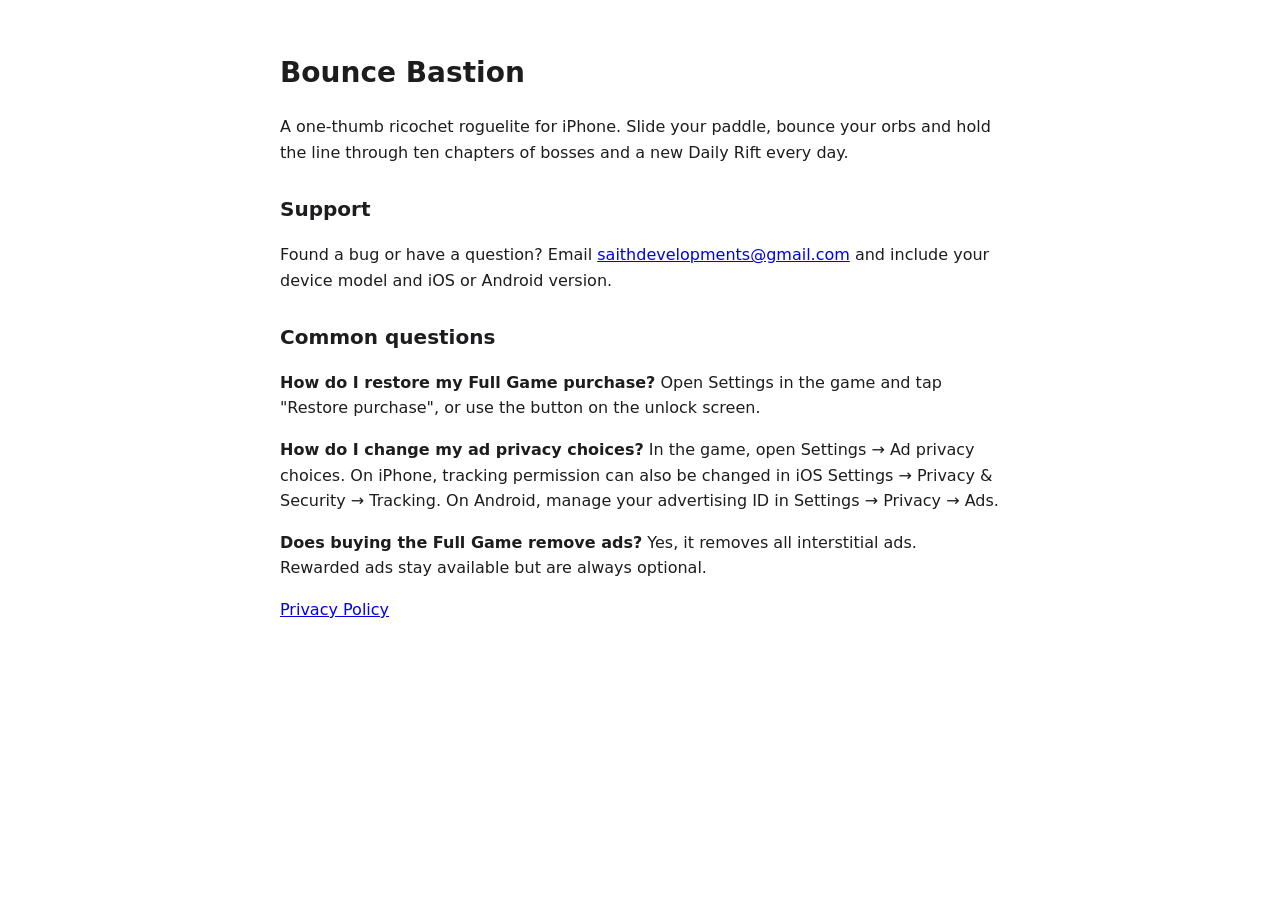
==== index.html @ 7e3fa94f "Cover the Android version: Google Play purchases and Android ad ID Co-Authored-By: Claude Opus 5.5 <" ====
<!doctype html>
<html lang="en">
<head>
<meta charset="utf-8">
<meta name="viewport" content="width=device-width, initial-scale=1">
<title>Bounce Bastion Support</title>
<style>
  body { font: 16px/1.6 -apple-system, system-ui, sans-serif; max-width: 720px; margin: 0 auto; padding: 32px 16px; color: #1d1d1f; background: #fff; }
  h1 { font-size: 28px; } h2 { font-size: 20px; margin-top: 28px; }
  @media (prefers-color-scheme: dark) { body { color: #f5f5f7; background: #0b0d1c; } a { color: #5af2ff; } }
</style>
</head>
<body>
<h1>Bounce Bastion</h1>
<p>A one-thumb ricochet roguelite for iPhone. Slide your paddle, bounce your orbs and hold the line through ten chapters of bosses and a new Daily Rift every day.</p>

<h2>Support</h2>
<p>Found a bug or have a question? Email <a href="mailto:saithdevelopments@gmail.com">saithdevelopments@gmail.com</a> and include your device model and iOS or Android version.</p>

<h2>Common questions</h2>
<p><strong>How do I restore my Full Game purchase?</strong> Open Settings in the game and tap "Restore purchase", or use the button on the unlock screen.</p>
<p><strong>How do I change my ad privacy choices?</strong> In the game, open Settings → Ad privacy choices. On iPhone, tracking permission can also be changed in iOS Settings → Privacy &amp; Security → Tracking. On Android, manage your advertising ID in Settings → Privacy → Ads.</p>
<p><strong>Does buying the Full Game remove ads?</strong> Yes, it removes all interstitial ads. Rewarded ads stay available but are always optional.</p>

<p><a href="privacy.html">Privacy Policy</a></p>
</body>
</html>
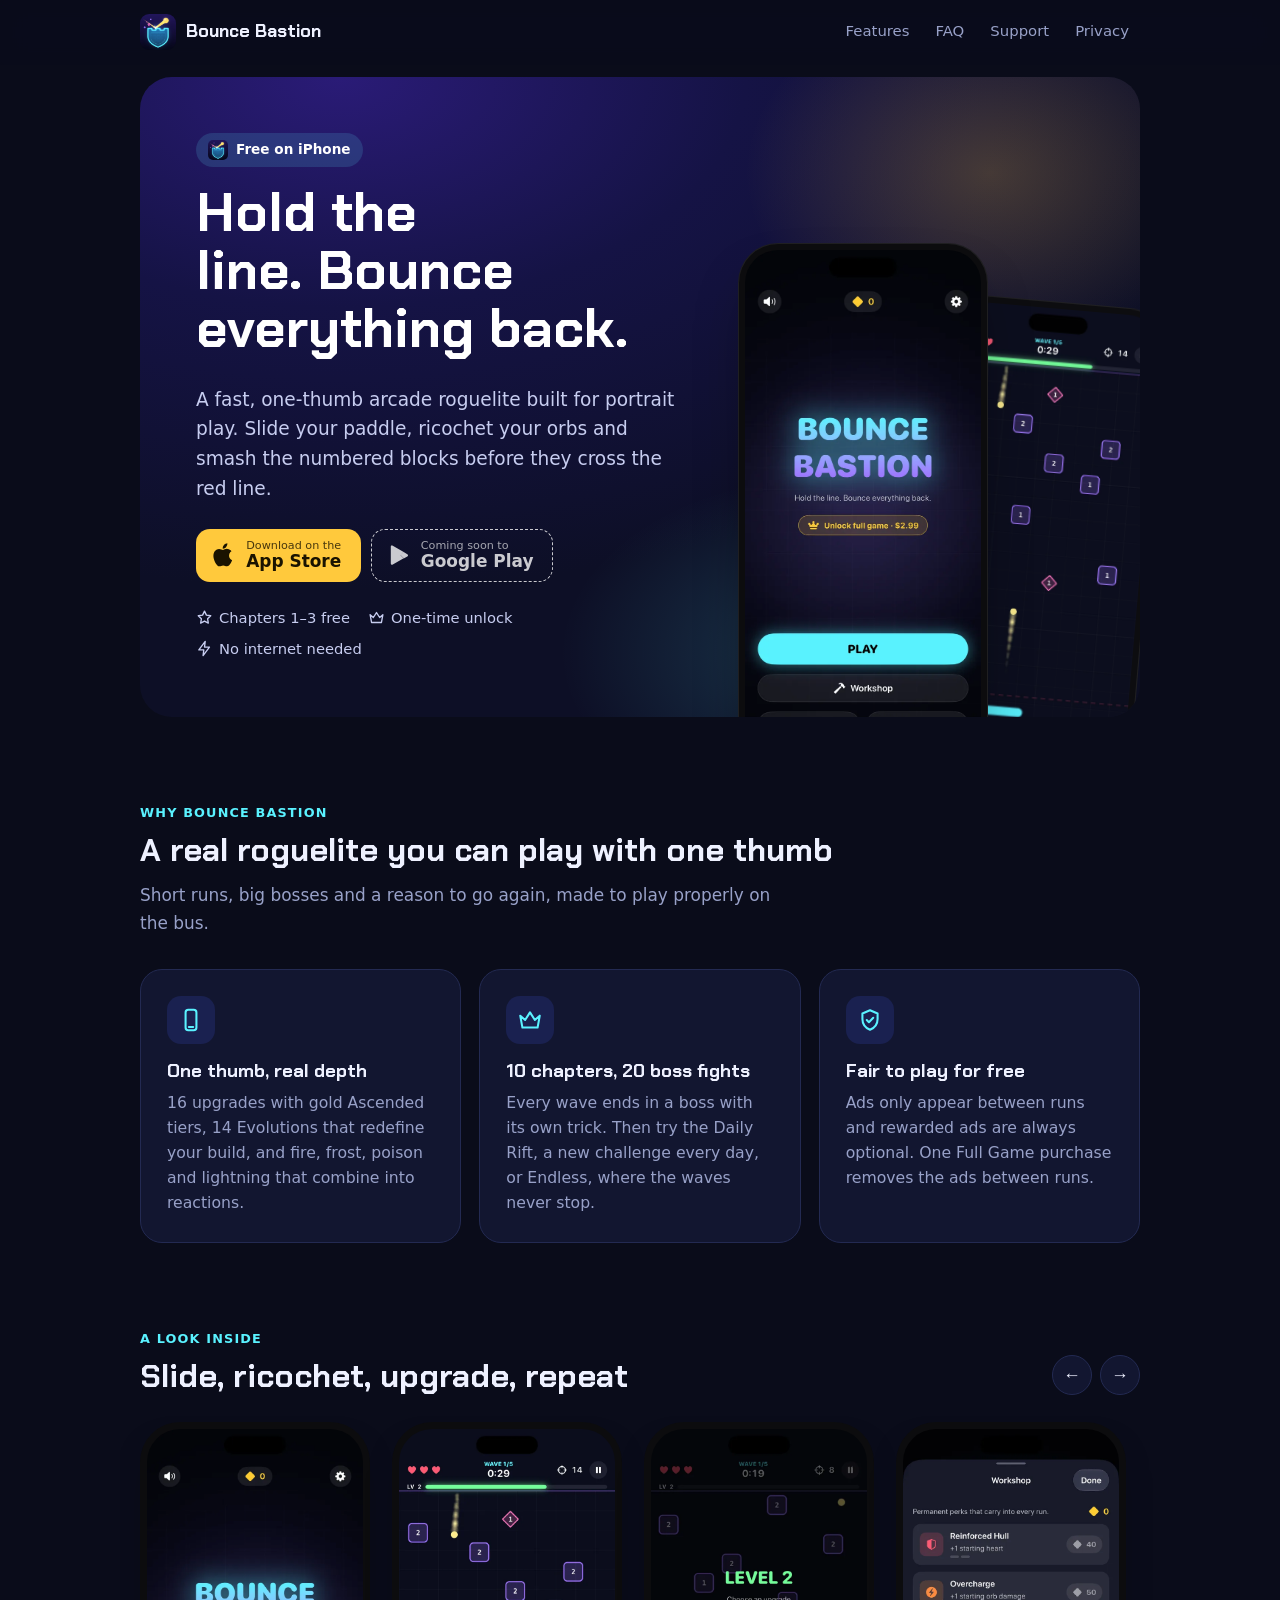
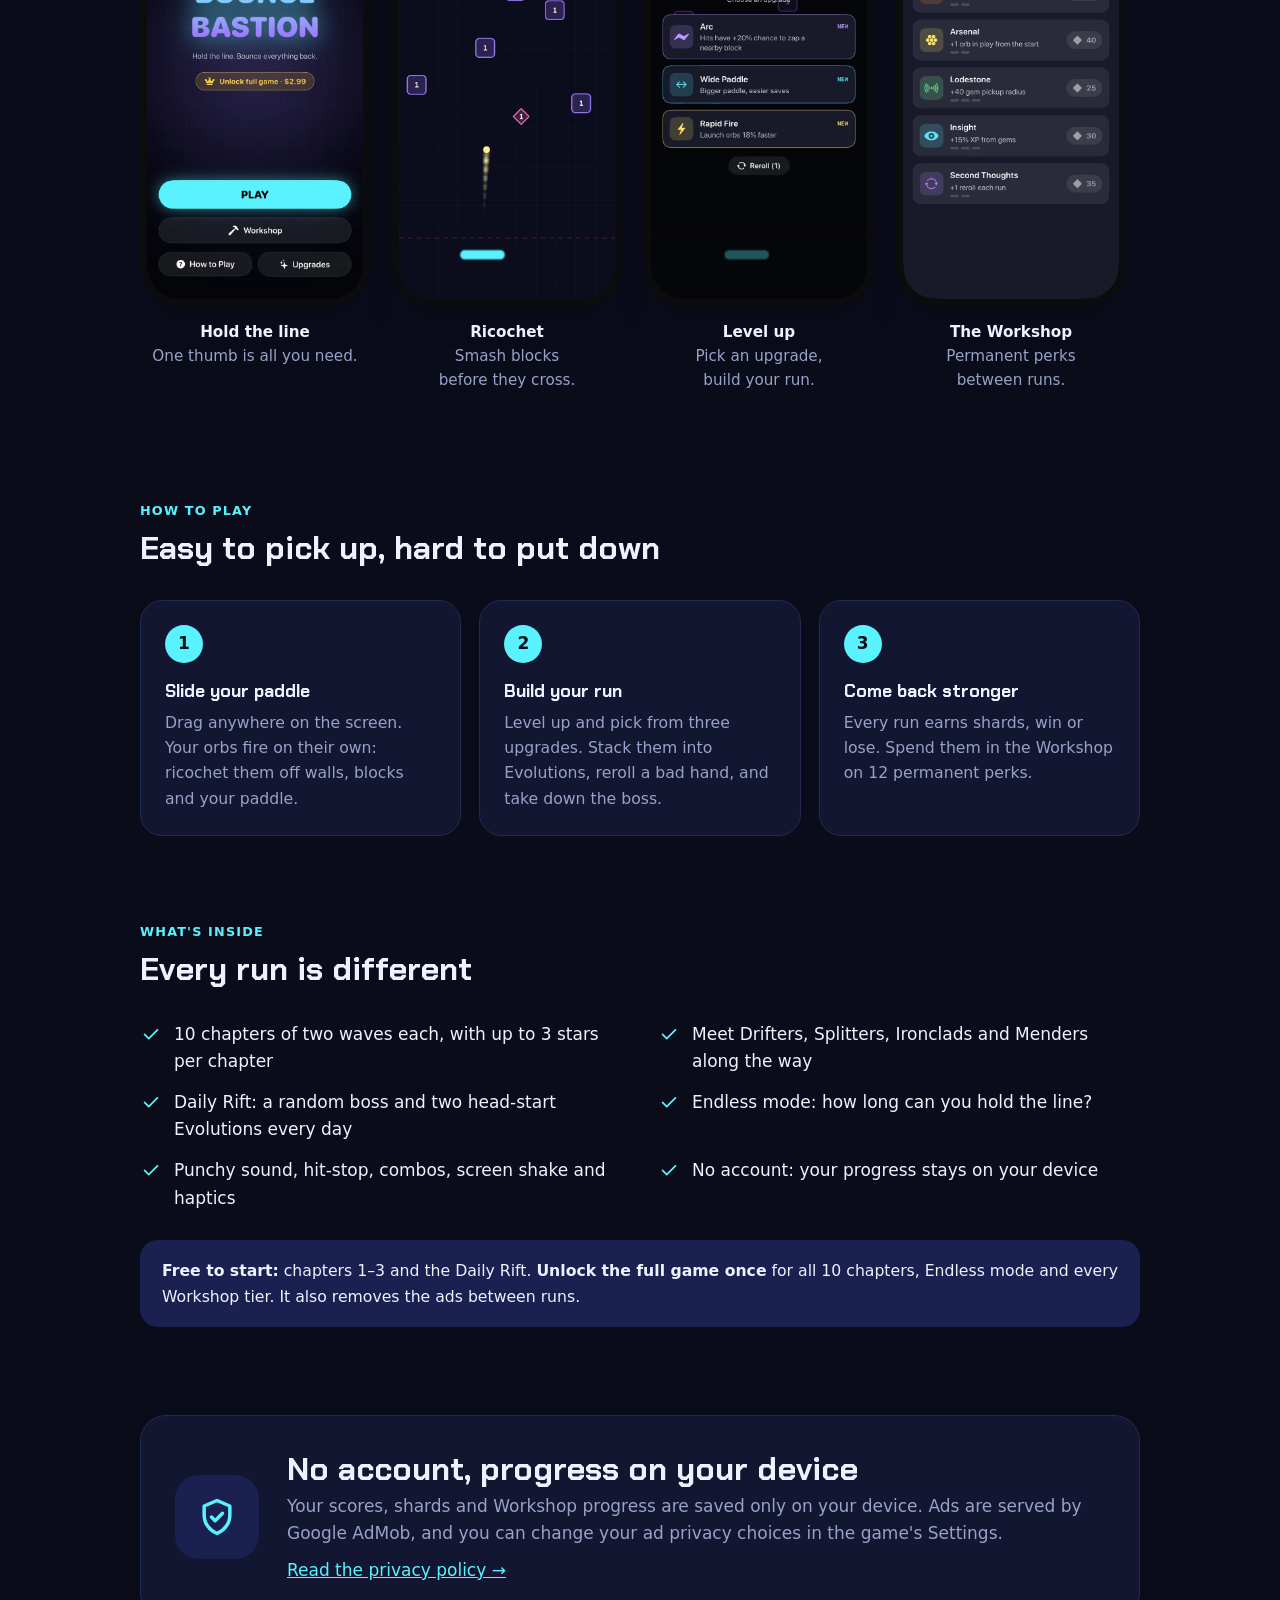
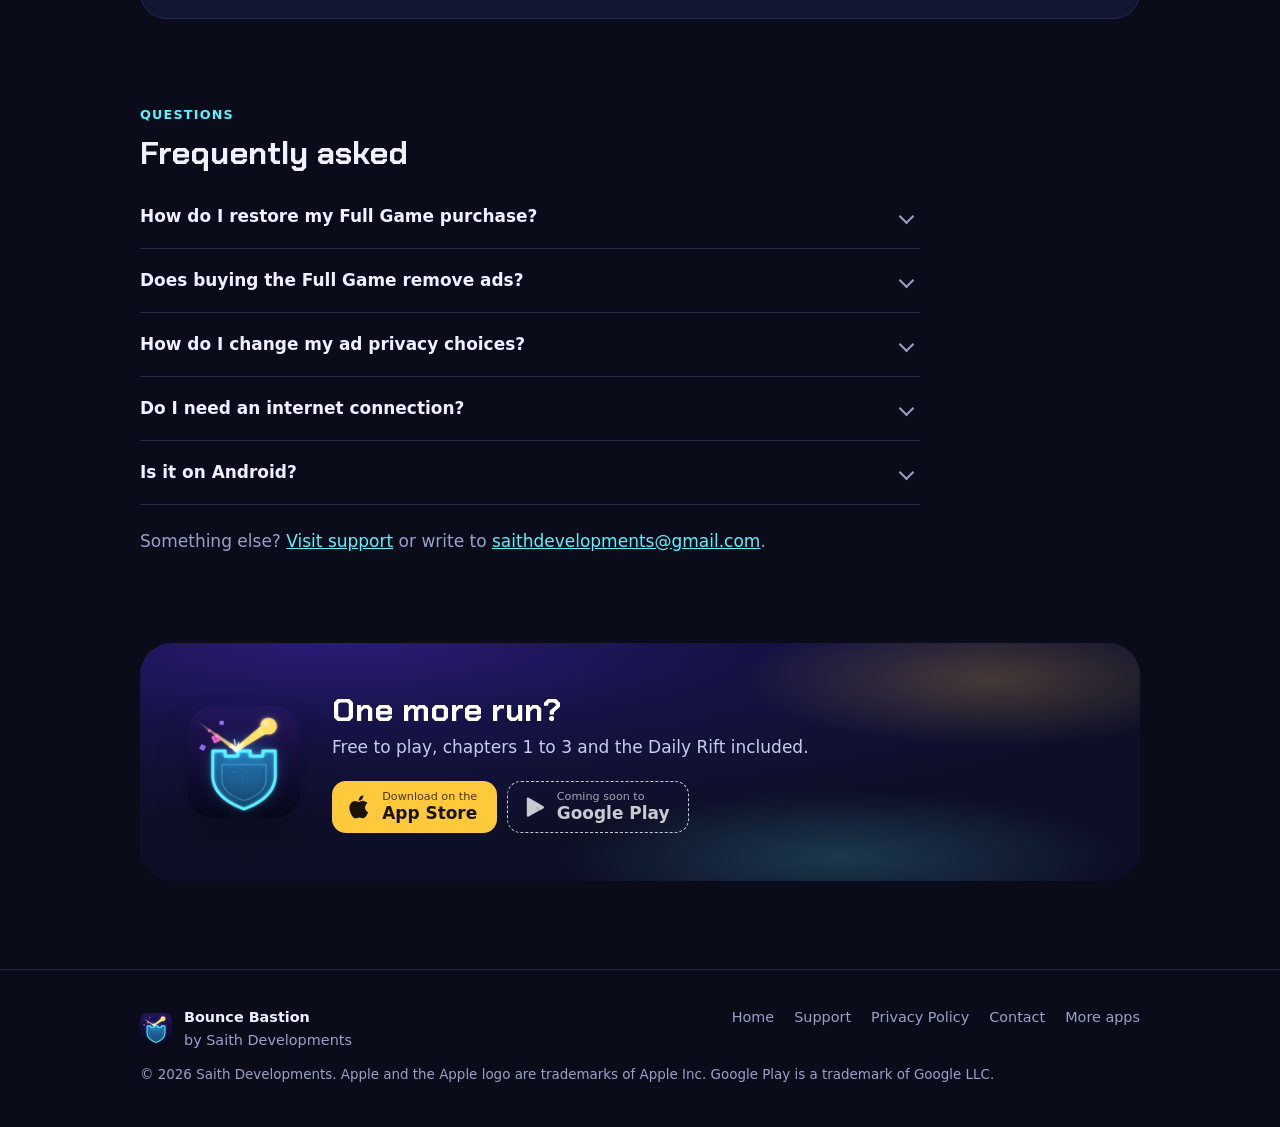
==== commit 62e34ee3: "Redesign the site in the Sitspark style: hero with screenshots, features, FAQ and support Co-Authore" ====
--- a/index.html
+++ b/index.html
@@ -1,27 +1,189 @@
 <!doctype html>
-<html lang="en">
-<head>
-<meta charset="utf-8">
-<meta name="viewport" content="width=device-width, initial-scale=1">
-<title>Bounce Bastion Support</title>
-<style>
-  body { font: 16px/1.6 -apple-system, system-ui, sans-serif; max-width: 720px; margin: 0 auto; padding: 32px 16px; color: #1d1d1f; background: #fff; }
-  h1 { font-size: 28px; } h2 { font-size: 20px; margin-top: 28px; }
-  @media (prefers-color-scheme: dark) { body { color: #f5f5f7; background: #0b0d1c; } a { color: #5af2ff; } }
-</style>
-</head>
-<body>
-<h1>Bounce Bastion</h1>
-<p>A one-thumb ricochet roguelite for iPhone. Slide your paddle, bounce your orbs and hold the line through ten chapters of bosses and a new Daily Rift every day.</p>
+<html lang="en"><head><meta charset="utf-8"><meta name="viewport" content="width=device-width,initial-scale=1">
+<title>Bounce Bastion: a one-thumb ricochet roguelite</title><meta name="description" content="Slide your paddle, ricochet your orbs and smash the blocks before they cross the line. 10 chapters, 20 boss fights, a Daily Rift and Endless. Free to start.">
+<link rel="canonical" href="https://saith96.github.io/bounce-bastion/"><link rel="icon" href="assets/favicon.png"><link rel="apple-touch-icon" href="assets/apple-touch-icon.png">
+<meta name="theme-color" content="#0a0c1a"><meta name="color-scheme" content="dark">
+<meta property="og:title" content="Bounce Bastion: a one-thumb ricochet roguelite"><meta property="og:description" content="Slide your paddle, ricochet your orbs and smash the blocks before they cross the line. 10 chapters, 20 boss fights, a Daily Rift and Endless. Free to start."><meta property="og:image" content="https://saith96.github.io/bounce-bastion/assets/og.jpg"><meta property="og:url" content="https://saith96.github.io/bounce-bastion/"><meta property="og:type" content="website"><meta name="twitter:card" content="summary_large_image">
+<meta name="apple-itunes-app" content="app-id=6831671997"><link rel="preconnect" href="https://fonts.googleapis.com"><link rel="preconnect" href="https://fonts.gstatic.com" crossorigin><link href="https://fonts.googleapis.com/css2?family=Chakra+Petch:wght@600;700&display=swap" rel="stylesheet">
+<style>:root{--font:-apple-system,BlinkMacSystemFont,"Segoe UI",Roboto,system-ui,sans-serif;--display:"Chakra Petch",-apple-system,BlinkMacSystemFont,"Segoe UI",Roboto,system-ui,sans-serif;--track:0;--on-brand:#06121a;--btn:#ffc93c;--btn-ink:#1a1300;--hero-chip:rgba(90,242,255,.14);--bg:#0a0c1a;--card:#121630;--ink:#eef1ff;--ink2:#d6dbf5;--muted:#98a1c8;--line:#232a52;--soft:#1a2150;--brand:#5af2ff;--link:#5af2ff;--hero:radial-gradient(90% 80% at 20% 0%,#2a1b77 0%,#151345 45%,#0d0f26 100%);--hero-ink:#ffffff;--hero-muted:#c7cdf0;--hero-glow:radial-gradient(35% 40% at 85% 15%,rgba(255,201,60,.22),transparent 70%),radial-gradient(40% 40% at 70% 90%,rgba(90,242,255,.18),transparent 70%)}
+*{box-sizing:border-box}html{-webkit-text-size-adjust:100%;scroll-behavior:smooth;scroll-padding-top:84px}
+body{margin:0;font:17px/1.6 var(--font);color:var(--ink);background:var(--bg);-webkit-font-smoothing:antialiased}
+img{max-width:100%}
+a{color:var(--link)}
+:focus-visible{outline:3px solid var(--link);outline-offset:3px;border-radius:6px}
+.skip{position:absolute;left:-9999px}.skip:focus{left:16px;top:12px;z-index:50;background:var(--card);padding:8px 14px;border-radius:10px}
+.wrap{max-width:1040px;margin:0 auto;padding:0 20px}
+h1,h2,h3{font-family:var(--display);text-wrap:balance;letter-spacing:var(--track)}
+h1{font-size:clamp(2.1rem,5.2vw,3.4rem);line-height:1.06;margin:0 0 .5em}
+h2{font-size:clamp(1.5rem,3vw,2rem);line-height:1.2;margin:0 0 .4em}
+.kicker{display:block;font:600 .8rem/1.2 var(--font);letter-spacing:.09em;text-transform:uppercase;color:var(--link);margin-bottom:.7rem}
+section.blk{margin:5.5rem 0}
+.sub{color:var(--muted);max-width:38em;margin:0 0 2rem;font-size:1.06rem}
 
-<h2>Support</h2>
-<p>Found a bug or have a question? Email <a href="mailto:saithdevelopments@gmail.com">saithdevelopments@gmail.com</a> and include your device model and iOS or Android version.</p>
+/* top bar */
+header.top{position:sticky;top:0;z-index:20;background:color-mix(in srgb,var(--bg) 82%,transparent);-webkit-backdrop-filter:saturate(1.6) blur(14px);backdrop-filter:saturate(1.6) blur(14px);border-bottom:1px solid transparent;transition:border-color .2s}
+header.top.scrolled{border-bottom-color:var(--line)}
+header.top .wrap{display:flex;align-items:center;gap:12px;height:64px}
+.brand{display:flex;align-items:center;gap:10px;font:700 1.12rem/1 var(--display);letter-spacing:var(--track);color:var(--ink);text-decoration:none;margin-right:auto}
+.brand img{width:36px;height:36px;border-radius:9px}
+header.top nav{display:flex;gap:4px}
+header.top nav a{color:var(--muted);text-decoration:none;font-size:.93rem;padding:7px 11px;border-radius:9px}
+header.top nav a:hover,header.top nav a[aria-current]{color:var(--ink);background:var(--soft)}
 
-<h2>Common questions</h2>
-<p><strong>How do I restore my Full Game purchase?</strong> Open Settings in the game and tap "Restore purchase", or use the button on the unlock screen.</p>
-<p><strong>How do I change my ad privacy choices?</strong> In the game, open Settings → Ad privacy choices. On iPhone, tracking permission can also be changed in iOS Settings → Privacy &amp; Security → Tracking. On Android, manage your advertising ID in Settings → Privacy → Ads.</p>
-<p><strong>Does buying the Full Game remove ads?</strong> Yes, it removes all interstitial ads. Rewarded ads stay available but are always optional.</p>
+/* hero */
+.hero{position:relative;background:var(--hero);border-radius:32px;color:var(--hero-ink);display:grid;grid-template-columns:1.05fr .95fr;gap:24px;padding:56px 0 0 56px;overflow:hidden;margin-top:12px;isolation:isolate}
+.hero:after{content:"";position:absolute;inset:0;background:var(--hero-glow,none);z-index:-1;pointer-events:none}
+.hero .txt{padding-bottom:56px;align-self:center}
+.hero .tag{display:inline-flex;align-items:center;gap:8px;font-size:.85rem;font-weight:600;background:var(--hero-chip);color:var(--hero-ink);padding:6px 12px;border-radius:999px;margin-bottom:1.1rem}
+.hero .tag img{width:20px;height:20px;border-radius:5px}
+.hero h1{color:var(--hero-ink)}
+.hero p.lead{font-size:1.16rem;color:var(--hero-muted);max-width:30em;margin:0 0 1.6rem;font-weight:500}
+.chips{display:flex;flex-wrap:wrap;gap:8px 18px;margin:1.5rem 0 0;padding:0;list-style:none;font-size:.92rem;color:var(--hero-muted);font-weight:500}
+.chips li{display:flex;align-items:center;gap:6px}.chips .ic{width:17px;height:17px}
+.phones{position:relative;height:500px;align-self:end}
+.phone{position:absolute;background:#0c0c0e;padding:7px;border-radius:40px;box-shadow:0 30px 60px -20px rgba(0,0,0,.45),0 0 0 1px rgba(255,255,255,.08) inset}
+.phone img{display:block;width:100%;height:auto;border-radius:33px}
+.phones .p1{width:250px;left:8%;top:26px;z-index:2}
+.phones .p2{width:220px;left:52%;top:84px;transform:rotate(5deg);opacity:.97}
+@media(prefers-reduced-motion:no-preference){.phones .p1{animation:rise .9s cubic-bezier(.2,.8,.2,1) both}.phones .p2{animation:rise2 1.1s .1s cubic-bezier(.2,.8,.2,1) both}
+@keyframes rise{from{transform:translateY(60px);opacity:0}}@keyframes rise2{from{transform:translateY(80px) rotate(5deg);opacity:0}}}
 
-<p><a href="privacy.html">Privacy Policy</a></p>
-</body>
-</html>
+/* store buttons */
+.ctas{display:flex;flex-wrap:wrap;gap:10px;align-items:center}
+.store{display:inline-flex;align-items:center;gap:10px;background:var(--btn);color:var(--btn-ink);padding:.62rem 1.15rem .62rem .95rem;border-radius:14px;text-decoration:none;line-height:1.1;border:1px solid transparent;transition:transform .15s,box-shadow .15s}
+.store svg{width:24px;height:24px;flex:none}
+.store small{display:block;font-size:.7rem;opacity:.8;font-weight:500}.store b{font-size:1.06rem;font-weight:650}
+a.store:hover{transform:translateY(-2px);box-shadow:0 10px 24px -10px rgba(0,0,0,.5)}
+.store.soon{background:transparent;color:inherit;border:1.5px dashed currentColor;opacity:.78;cursor:default}
+.hero .store.soon{color:var(--hero-ink)}
+
+/* cards */
+.grid{display:grid;grid-template-columns:repeat(3,1fr);gap:18px}
+.card{background:var(--card);border:1px solid var(--line);border-radius:22px;padding:26px}
+.card .badge{width:48px;height:48px;border-radius:14px;display:grid;place-items:center;background:var(--soft);color:var(--link);margin-bottom:16px}
+.card .badge .ic{width:26px;height:26px}
+.card h3{margin:0 0 .4rem;font-size:1.15rem;line-height:1.3}.card p{margin:0;color:var(--muted);font-size:.98rem}
+
+/* gallery */
+.gallery{display:flex;gap:22px;overflow-x:auto;scroll-snap-type:x mandatory;padding:6px 20px 22px;margin:0 -20px;scrollbar-width:thin;scrollbar-color:var(--line) transparent}
+.gallery figure{flex:none;width:230px;margin:0;scroll-snap-align:start}
+.gallery .phone{position:static;box-shadow:0 18px 40px -22px rgba(0,0,0,.5)}
+.gallery figcaption{margin-top:14px;font-size:.95rem;color:var(--muted);text-align:center;text-wrap:balance}
+.gallery figcaption b{display:block;color:var(--ink);font-weight:650}
+.gnav{display:flex;gap:8px;justify-content:flex-end;margin-top:-3.3rem;margin-bottom:1.3rem}
+.gnav button{width:40px;height:40px;border-radius:50%;border:1px solid var(--line);background:var(--card);color:var(--ink);cursor:pointer;font-size:1.1rem}
+.gnav button:hover{background:var(--soft)}
+
+/* steps */
+ol.steps{list-style:none;padding:0;margin:0;counter-reset:s;display:grid;grid-template-columns:repeat(3,1fr);gap:18px}
+ol.steps li{counter-increment:s;background:var(--card);border:1px solid var(--line);border-radius:22px;padding:24px;position:relative}
+ol.steps li:before{content:counter(s);width:38px;height:38px;border-radius:50%;background:var(--brand);color:var(--on-brand);font-weight:700;display:grid;place-items:center;margin-bottom:14px}
+ol.steps h3{font-size:1.1rem;margin:0 0 .35rem}ol.steps p{margin:0;color:var(--muted);font-size:.98rem}
+
+/* features */
+ul.feat{list-style:none;padding:0;margin:0;display:grid;grid-template-columns:1fr 1fr;gap:14px 36px}
+ul.feat li{display:flex;gap:12px;align-items:flex-start}
+ul.feat .ic{width:22px;height:22px;flex:none;color:var(--link);margin-top:2px}
+.plus{margin-top:1.8rem;background:var(--soft);border-radius:18px;padding:18px 22px;font-size:.98rem}
+.plus b{color:var(--ink)}
+
+/* privacy band */
+.band{background:var(--card);border:1px solid var(--line);border-radius:26px;padding:34px;display:flex;align-items:center;gap:28px}
+.band .big{width:84px;height:84px;border-radius:24px;display:grid;place-items:center;background:var(--soft);color:var(--link);flex:none}
+.band .big .ic{width:44px;height:44px}
+.band h2{margin:0 0 .3rem}.band p{margin:0 0 .6rem;color:var(--muted)}
+
+/* faq */
+.faq{max-width:780px}
+.faq details{border-bottom:1px solid var(--line)}
+.faq summary{cursor:pointer;list-style:none;padding:18px 40px 18px 0;font-weight:600;font-size:1.06rem;position:relative}
+.faq summary::-webkit-details-marker{display:none}
+.faq summary:after{content:"";position:absolute;right:8px;top:26px;width:9px;height:9px;border-right:2px solid var(--muted);border-bottom:2px solid var(--muted);transform:rotate(45deg);transition:transform .2s}
+.faq details[open] summary:after{transform:rotate(225deg);top:30px}
+.faq details p{margin:-4px 0 18px;color:var(--muted)}
+
+/* closing cta */
+.final{background:var(--hero);color:var(--hero-ink);border-radius:32px;padding:48px;display:flex;align-items:center;gap:32px;position:relative;overflow:hidden;isolation:isolate}
+.final:after{content:"";position:absolute;inset:0;background:var(--hero-glow,none);z-index:-1}
+.final img.app{width:112px;height:112px;border-radius:26px;flex:none;box-shadow:0 18px 40px -16px rgba(0,0,0,.5)}
+.final h2{color:var(--hero-ink);margin:0 0 .3rem}.final p{margin:0 0 1.2rem;color:var(--hero-muted);max-width:34em}
+
+/* documents */
+.doc{max-width:740px;margin:2.4rem auto 0}
+.doc h1{font-size:clamp(1.9rem,4.5vw,2.6rem)}
+.doc h2{font-size:1.35rem;margin:2.2rem 0 .6rem}.doc h3{font-size:1.1rem;margin:1.6rem 0 .4rem}
+.doc p,.doc li{color:var(--ink2)}.doc li{margin-bottom:.35rem}
+.doc section{margin:0}
+.doc .card{margin:1.2rem 0}
+.doc table{border-collapse:collapse;width:100%;margin:1rem 0;font-size:.95rem}.doc td,.doc th{border:1px solid var(--line);padding:8px 10px;text-align:left;vertical-align:top}
+.contact{display:flex;gap:16px;align-items:center;background:var(--card);border:1px solid var(--line);border-radius:20px;padding:20px 22px;margin:1.4rem 0 2rem}
+.contact .ic{width:30px;height:30px;color:var(--link);flex:none}.contact p{margin:0}
+
+/* footer */
+footer.site{margin:5rem 0 0;padding:2.2rem 0 2.6rem;border-top:1px solid var(--line);font-size:.9rem;color:var(--muted)}
+footer.site .wrap{display:flex;flex-wrap:wrap;gap:12px 28px;align-items:flex-start}
+footer.site .fb{margin-right:auto;display:flex;gap:12px;align-items:center}
+footer.site .fb img{width:32px;height:32px;border-radius:8px}
+footer.site .fb b{color:var(--ink);display:block}
+footer.site nav{display:flex;flex-wrap:wrap;gap:6px 20px}
+footer.site a{color:var(--muted);text-decoration:none}footer.site a:hover{color:var(--ink);text-decoration:underline}
+footer.site .legal{flex-basis:100%;margin:0;font-size:.84rem}
+
+@media(max-width:900px){
+ .hero{grid-template-columns:1fr;padding:40px 28px 0}
+ .hero .txt{padding-bottom:0}
+ .phones{height:400px;max-width:460px;width:100%;margin:0 auto}
+ .phones .p1{width:210px;left:6%}.phones .p2{width:186px;left:50%}
+ .grid,ol.steps{grid-template-columns:1fr}
+ ul.feat{grid-template-columns:1fr}
+}
+@media(max-width:620px){
+ .wrap{padding:0 16px}
+ header.top nav a.opt{display:none}
+ .hero{border-radius:26px;padding:32px 22px 0;margin-top:6px}
+ .phones{height:350px}.phones .p1{width:186px;left:2%}.phones .p2{width:164px;left:48%;top:70px}
+ section.blk{margin:4rem 0}
+ .band,.final{flex-direction:column;align-items:flex-start;padding:28px 24px}
+ .gallery{padding:6px 16px 22px;margin:0 -16px}.gallery figure{width:200px}
+ .gnav{display:none}
+ .final img.app{width:84px;height:84px;border-radius:20px}
+}
+@media(prefers-reduced-motion:reduce){html{scroll-behavior:auto}*{transition:none!important}}
+</style><script type="application/ld+json">{"@context": "https://schema.org", "@type": "VideoGame", "name": "Bounce Bastion", "operatingSystem": "iOS, Android", "applicationCategory": "GameApplication", "description": "Slide your paddle, ricochet your orbs and smash the blocks before they cross the line. 10 chapters, 20 boss fights, a Daily Rift and Endless. Free to start.", "url": "https://saith96.github.io/bounce-bastion/", "image": "https://saith96.github.io/bounce-bastion/assets/icon.png", "author": {"@type": "Organization", "name": "Saith Developments", "url": "https://saith96.github.io/apps/"}, "offers": {"@type": "Offer", "price": "0", "priceCurrency": "USD"}, "gamePlatform": ["iOS", "Android"], "installUrl": "https://apps.apple.com/app/id6831671997"}</script><script type="application/ld+json">{"@context": "https://schema.org", "@type": "FAQPage", "mainEntity": [{"@type": "Question", "name": "How do I restore my Full Game purchase?", "acceptedAnswer": {"@type": "Answer", "text": "Open Settings in the game and tap “Restore purchase”, or use the button on the unlock screen."}}, {"@type": "Question", "name": "Does buying the Full Game remove ads?", "acceptedAnswer": {"@type": "Answer", "text": "Yes, it removes all interstitial ads. Rewarded ads stay available but are always optional."}}, {"@type": "Question", "name": "How do I change my ad privacy choices?", "acceptedAnswer": {"@type": "Answer", "text": "In the game, open Settings → Ad privacy choices. On iPhone, tracking permission can also be changed in iOS Settings → Privacy & Security → Tracking. On Android, manage your advertising ID in Settings → Privacy → Ads."}}, {"@type": "Question", "name": "Do I need an internet connection?", "acceptedAnswer": {"@type": "Answer", "text": "No, you can play offline."}}, {"@type": "Question", "name": "Is it on Android?", "acceptedAnswer": {"@type": "Answer", "text": "Bounce Bastion for Android is coming to Google Play."}}]}</script>
+</head><body><a class="skip" href="#main">Skip to content</a>
+<header class="top"><div class="wrap"><a class="brand" href="index.html"><img src="assets/icon.png" alt="" width="36" height="36">Bounce Bastion</a><nav aria-label="Site"><a href="index.html#features" class="opt">Features</a><a href="index.html#faq" class="opt">FAQ</a><a href="support.html" class="">Support</a><a href="privacy.html" class="">Privacy</a></nav></div></header>
+<main id="main"><div class="wrap">
+<section class="hero">
+<div class="txt"><span class="tag"><img src="assets/icon.png" alt="" width="20" height="20">Free on iPhone</span>
+<h1>Hold the line. Bounce everything back.</h1><p class="lead">A fast, one-thumb arcade roguelite built for portrait play. Slide your paddle, ricochet your orbs and smash the numbered blocks before they cross the red line.</p>
+<div class="ctas"><a class="store" href="https://apps.apple.com/app/id6831671997?ct=site-hero&mt=8"><svg viewBox="0 0 24 24" aria-hidden="true"><path fill="currentColor" d="M17.05 12.54c-.03-2.9 2.37-4.3 2.48-4.37-1.35-1.98-3.46-2.25-4.2-2.28-1.79-.18-3.5 1.05-4.4 1.05-.92 0-2.31-1.03-3.8-1-1.95.03-3.76 1.14-4.76 2.88-2.04 3.53-.52 8.74 1.45 11.6.97 1.4 2.12 2.97 3.62 2.91 1.46-.06 2.01-.94 3.77-.94 1.75 0 2.25.94 3.79.91 1.57-.03 2.56-1.42 3.52-2.83 1.11-1.62 1.57-3.2 1.59-3.28-.03-.01-3.04-1.17-3.06-4.65zM14.16 4.02c.8-.97 1.34-2.31 1.19-3.65-1.15.05-2.55.77-3.38 1.73-.74.85-1.39 2.23-1.21 3.54 1.28.1 2.6-.65 3.4-1.62z"/></svg><span><small>Download on the</small><b>App Store</b></span></a><span class="store soon"><svg viewBox="0 0 24 24" aria-hidden="true"><path fill="currentColor" d="M4.2 2.6c-.3.3-.4.7-.4 1.2v16.4c0 .5.1.9.4 1.2l.1.1 9.2-9.2v-.2L4.3 2.5zM16.6 15.4l-3.1-3.1v-.2l3.1-3.1.1.1 3.6 2.1c1 .6 1 1.6 0 2.2l-3.6 2zM16.7 15.3 13.5 12.1l-9.3 9.3c.3.4.9.4 1.6.1l10.9-6.2M16.7 8.9 5.8 2.7c-.7-.4-1.3-.3-1.6.1l9.3 9.3z"/></svg><span><small>Coming soon to</small><b>Google Play</b></span></span></div>
+<ul class="chips"><li><svg class="ic" viewBox="0 0 24 24" fill="none" stroke="currentColor" stroke-width="1.9" stroke-linecap="round" stroke-linejoin="round" aria-hidden="true"><path d="m12 3 2.7 5.6 6.1.9-4.4 4.3 1 6.1L12 17l-5.4 2.9 1-6.1L3.2 9.5l6.1-.9z"/></svg>Chapters 1–3 free</li><li><svg class="ic" viewBox="0 0 24 24" fill="none" stroke="currentColor" stroke-width="1.9" stroke-linecap="round" stroke-linejoin="round" aria-hidden="true"><path d="m3 8 4.5 4L12 5l4.5 7L21 8l-2 11H5z"/></svg>One-time unlock</li><li><svg class="ic" viewBox="0 0 24 24" fill="none" stroke="currentColor" stroke-width="1.9" stroke-linecap="round" stroke-linejoin="round" aria-hidden="true"><path d="M13 2 4 14h7l-1 8 9-12h-7z"/></svg>No internet needed</li></ul></div>
+<div class="phones" aria-hidden="false"><div class="phone p1"><img src="assets/menu.webp" alt="Bounce Bastion title screen" width="640" height="1391" decoding="async"></div><div class="phone p2"><img src="assets/play.webp" alt="Gameplay with orbs and numbered blocks" width="640" height="1391" decoding="async"></div></div>
+</section>
+
+<section class="blk" id="why"><span class="kicker">Why Bounce Bastion</span><h2>A real roguelite you can play with one thumb</h2><p class="sub">Short runs, big bosses and a reason to go again, made to play properly on the bus.</p><div class="grid"><div class="card"><div class="badge"><svg class="ic" viewBox="0 0 24 24" fill="none" stroke="currentColor" stroke-width="1.9" stroke-linecap="round" stroke-linejoin="round" aria-hidden="true"><rect x="7" y="2.5" width="10" height="19" rx="2.5"/><path d="M10 18.5h4"/></svg></div><h3>One thumb, real depth</h3><p>16 upgrades with gold Ascended tiers, 14 Evolutions that redefine your build, and fire, frost, poison and lightning that combine into reactions.</p></div><div class="card"><div class="badge"><svg class="ic" viewBox="0 0 24 24" fill="none" stroke="currentColor" stroke-width="1.9" stroke-linecap="round" stroke-linejoin="round" aria-hidden="true"><path d="m3 8 4.5 4L12 5l4.5 7L21 8l-2 11H5z"/></svg></div><h3>10 chapters, 20 boss fights</h3><p>Every wave ends in a boss with its own trick. Then try the Daily Rift, a new challenge every day, or Endless, where the waves never stop.</p></div><div class="card"><div class="badge"><svg class="ic" viewBox="0 0 24 24" fill="none" stroke="currentColor" stroke-width="1.9" stroke-linecap="round" stroke-linejoin="round" aria-hidden="true"><path d="M12 3 5 6v5c0 4.5 3 8.3 7 10 4-1.7 7-5.5 7-10V6z"/><path d="m9 12 2 2 4-4"/></svg></div><h3>Fair to play for free</h3><p>Ads only appear between runs and rewarded ads are always optional. One Full Game purchase removes the ads between runs.</p></div></div></section>
+
+<section class="blk" id="screens"><span class="kicker">A look inside</span><h2>Slide, ricochet, upgrade, repeat</h2>
+<div class="gnav"><button type="button" data-d="0" aria-label="Previous screens">&larr;</button><button type="button" data-d="1" aria-label="Next screens">&rarr;</button></div>
+<div class="gallery" tabindex="0" aria-label="Screens"><figure><div class="phone "><img src="assets/menu.webp" alt="Bounce Bastion title screen" width="640" height="1391" loading="lazy" decoding="async"></div><figcaption><b>Hold the line</b>One thumb is all you need.</figcaption></figure><figure><div class="phone "><img src="assets/play.webp" alt="Gameplay with orbs and numbered blocks" width="640" height="1391" loading="lazy" decoding="async"></div><figcaption><b>Ricochet</b>Smash blocks before they cross.</figcaption></figure><figure><div class="phone "><img src="assets/upgrades.webp" alt="Choosing an upgrade at level 2" width="640" height="1391" loading="lazy" decoding="async"></div><figcaption><b>Level up</b>Pick an upgrade, build your run.</figcaption></figure><figure><div class="phone "><img src="assets/workshop.webp" alt="Workshop with permanent perks" width="640" height="1391" loading="lazy" decoding="async"></div><figcaption><b>The Workshop</b>Permanent perks between runs.</figcaption></figure></div></section>
+
+<section class="blk" id="how"><span class="kicker">How to play</span><h2>Easy to pick up, hard to put down</h2><p class="sub"></p><ol class="steps"><li><h3>Slide your paddle</h3><p>Drag anywhere on the screen. Your orbs fire on their own: ricochet them off walls, blocks and your paddle.</p></li><li><h3>Build your run</h3><p>Level up and pick from three upgrades. Stack them into Evolutions, reroll a bad hand, and take down the boss.</p></li><li><h3>Come back stronger</h3><p>Every run earns shards, win or lose. Spend them in the Workshop on 12 permanent perks.</p></li></ol></section>
+
+<section class="blk" id="features"><span class="kicker">What's inside</span><h2>Every run is different</h2><p class="sub"></p><ul class="feat"><li><svg class="ic" viewBox="0 0 24 24" fill="none" stroke="currentColor" stroke-width="1.9" stroke-linecap="round" stroke-linejoin="round" aria-hidden="true"><path d="m5 12.5 4.5 4.5L19 7.5"/></svg><span>10 chapters of two waves each, with up to 3 stars per chapter</span></li><li><svg class="ic" viewBox="0 0 24 24" fill="none" stroke="currentColor" stroke-width="1.9" stroke-linecap="round" stroke-linejoin="round" aria-hidden="true"><path d="m5 12.5 4.5 4.5L19 7.5"/></svg><span>Meet Drifters, Splitters, Ironclads and Menders along the way</span></li><li><svg class="ic" viewBox="0 0 24 24" fill="none" stroke="currentColor" stroke-width="1.9" stroke-linecap="round" stroke-linejoin="round" aria-hidden="true"><path d="m5 12.5 4.5 4.5L19 7.5"/></svg><span>Daily Rift: a random boss and two head-start Evolutions every day</span></li><li><svg class="ic" viewBox="0 0 24 24" fill="none" stroke="currentColor" stroke-width="1.9" stroke-linecap="round" stroke-linejoin="round" aria-hidden="true"><path d="m5 12.5 4.5 4.5L19 7.5"/></svg><span>Endless mode: how long can you hold the line?</span></li><li><svg class="ic" viewBox="0 0 24 24" fill="none" stroke="currentColor" stroke-width="1.9" stroke-linecap="round" stroke-linejoin="round" aria-hidden="true"><path d="m5 12.5 4.5 4.5L19 7.5"/></svg><span>Punchy sound, hit-stop, combos, screen shake and haptics</span></li><li><svg class="ic" viewBox="0 0 24 24" fill="none" stroke="currentColor" stroke-width="1.9" stroke-linecap="round" stroke-linejoin="round" aria-hidden="true"><path d="m5 12.5 4.5 4.5L19 7.5"/></svg><span>No account: your progress stays on your device</span></li></ul><p class="plus"><b>Free to start:</b> chapters 1–3 and the Daily Rift. <b>Unlock the full game once</b> for all 10 chapters, Endless mode and every Workshop tier. It also removes the ads between runs.</p></section>
+
+<section class="blk"><div class="band"><div class="big"><svg class="ic" viewBox="0 0 24 24" fill="none" stroke="currentColor" stroke-width="1.9" stroke-linecap="round" stroke-linejoin="round" aria-hidden="true"><path d="M12 3 5 6v5c0 4.5 3 8.3 7 10 4-1.7 7-5.5 7-10V6z"/><path d="m9 12 2 2 4-4"/></svg></div><div><h2>No account, progress on your device</h2><p>Your scores, shards and Workshop progress are saved only on your device. Ads are served by Google AdMob, and you can change your ad privacy choices in the game's Settings.</p><a href="privacy.html">Read the privacy policy &rarr;</a></div></div></section>
+
+<section class="blk faq" id="faq"><span class="kicker">Questions</span><h2>Frequently asked</h2><details><summary>How do I restore my Full Game purchase?</summary><p>Open Settings in the game and tap &ldquo;Restore purchase&rdquo;, or use the button on the unlock screen.</p></details><details><summary>Does buying the Full Game remove ads?</summary><p>Yes, it removes all interstitial ads. Rewarded ads stay available but are always optional.</p></details><details><summary>How do I change my ad privacy choices?</summary><p>In the game, open Settings &rarr; Ad privacy choices. On iPhone, tracking permission can also be changed in iOS Settings &rarr; Privacy &amp; Security &rarr; Tracking. On Android, manage your advertising ID in Settings &rarr; Privacy &rarr; Ads.</p></details><details><summary>Do I need an internet connection?</summary><p>No, you can play offline.</p></details><details><summary>Is it on Android?</summary><p>Bounce Bastion for Android is coming to Google Play.</p></details>
+<p style="margin-top:1.4rem;color:var(--muted)">Something else? <a href="support.html">Visit support</a> or write to <a href="mailto:saithdevelopments@gmail.com?subject=Bounce Bastion">saithdevelopments@gmail.com</a>.</p></section>
+
+<section class="blk"><div class="final"><img class="app" src="assets/icon.png" alt="Bounce Bastion app icon" width="112" height="112" loading="lazy"><div><h2>One more run?</h2><p>Free to play, chapters 1 to 3 and the Daily Rift included.</p><div class="ctas"><a class="store" href="https://apps.apple.com/app/id6831671997?ct=site-foot&mt=8"><svg viewBox="0 0 24 24" aria-hidden="true"><path fill="currentColor" d="M17.05 12.54c-.03-2.9 2.37-4.3 2.48-4.37-1.35-1.98-3.46-2.25-4.2-2.28-1.79-.18-3.5 1.05-4.4 1.05-.92 0-2.31-1.03-3.8-1-1.95.03-3.76 1.14-4.76 2.88-2.04 3.53-.52 8.74 1.45 11.6.97 1.4 2.12 2.97 3.62 2.91 1.46-.06 2.01-.94 3.77-.94 1.75 0 2.25.94 3.79.91 1.57-.03 2.56-1.42 3.52-2.83 1.11-1.62 1.57-3.2 1.59-3.28-.03-.01-3.04-1.17-3.06-4.65zM14.16 4.02c.8-.97 1.34-2.31 1.19-3.65-1.15.05-2.55.77-3.38 1.73-.74.85-1.39 2.23-1.21 3.54 1.28.1 2.6-.65 3.4-1.62z"/></svg><span><small>Download on the</small><b>App Store</b></span></a><span class="store soon"><svg viewBox="0 0 24 24" aria-hidden="true"><path fill="currentColor" d="M4.2 2.6c-.3.3-.4.7-.4 1.2v16.4c0 .5.1.9.4 1.2l.1.1 9.2-9.2v-.2L4.3 2.5zM16.6 15.4l-3.1-3.1v-.2l3.1-3.1.1.1 3.6 2.1c1 .6 1 1.6 0 2.2l-3.6 2zM16.7 15.3 13.5 12.1l-9.3 9.3c.3.4.9.4 1.6.1l10.9-6.2M16.7 8.9 5.8 2.7c-.7-.4-1.3-.3-1.6.1l9.3 9.3z"/></svg><span><small>Coming soon to</small><b>Google Play</b></span></span></div></div></div></section>
+</div></main>
+<footer class="site"><div class="wrap">
+<div class="fb"><img src="assets/icon.png" alt="" width="32" height="32" loading="lazy"><span><b>Bounce Bastion</b>by Saith Developments</span></div>
+<nav aria-label="Footer"><a href="index.html">Home</a><a href="support.html">Support</a><a href="privacy.html">Privacy Policy</a><a href="mailto:saithdevelopments@gmail.com">Contact</a><a href="https://saith96.github.io/apps/">More apps</a></nav>
+<p class="legal">&copy; 2026 Saith Developments. Apple and the Apple logo are trademarks of Apple Inc. Google Play is a trademark of Google LLC.</p>
+</div></footer><script>
+(function(){var h=document.querySelector('header.top');function f(){h.classList.toggle('scrolled',scrollY>8)}addEventListener('scroll',f,{passive:true});f();
+var g=document.querySelector('.gallery');document.querySelectorAll('.gnav button').forEach(function(b){b.addEventListener('click',function(){g.scrollBy({left:(b.dataset.d=='1'?1:-1)*(g.clientWidth*.8),behavior:'smooth'})})})})();
+</script>
+</body></html>
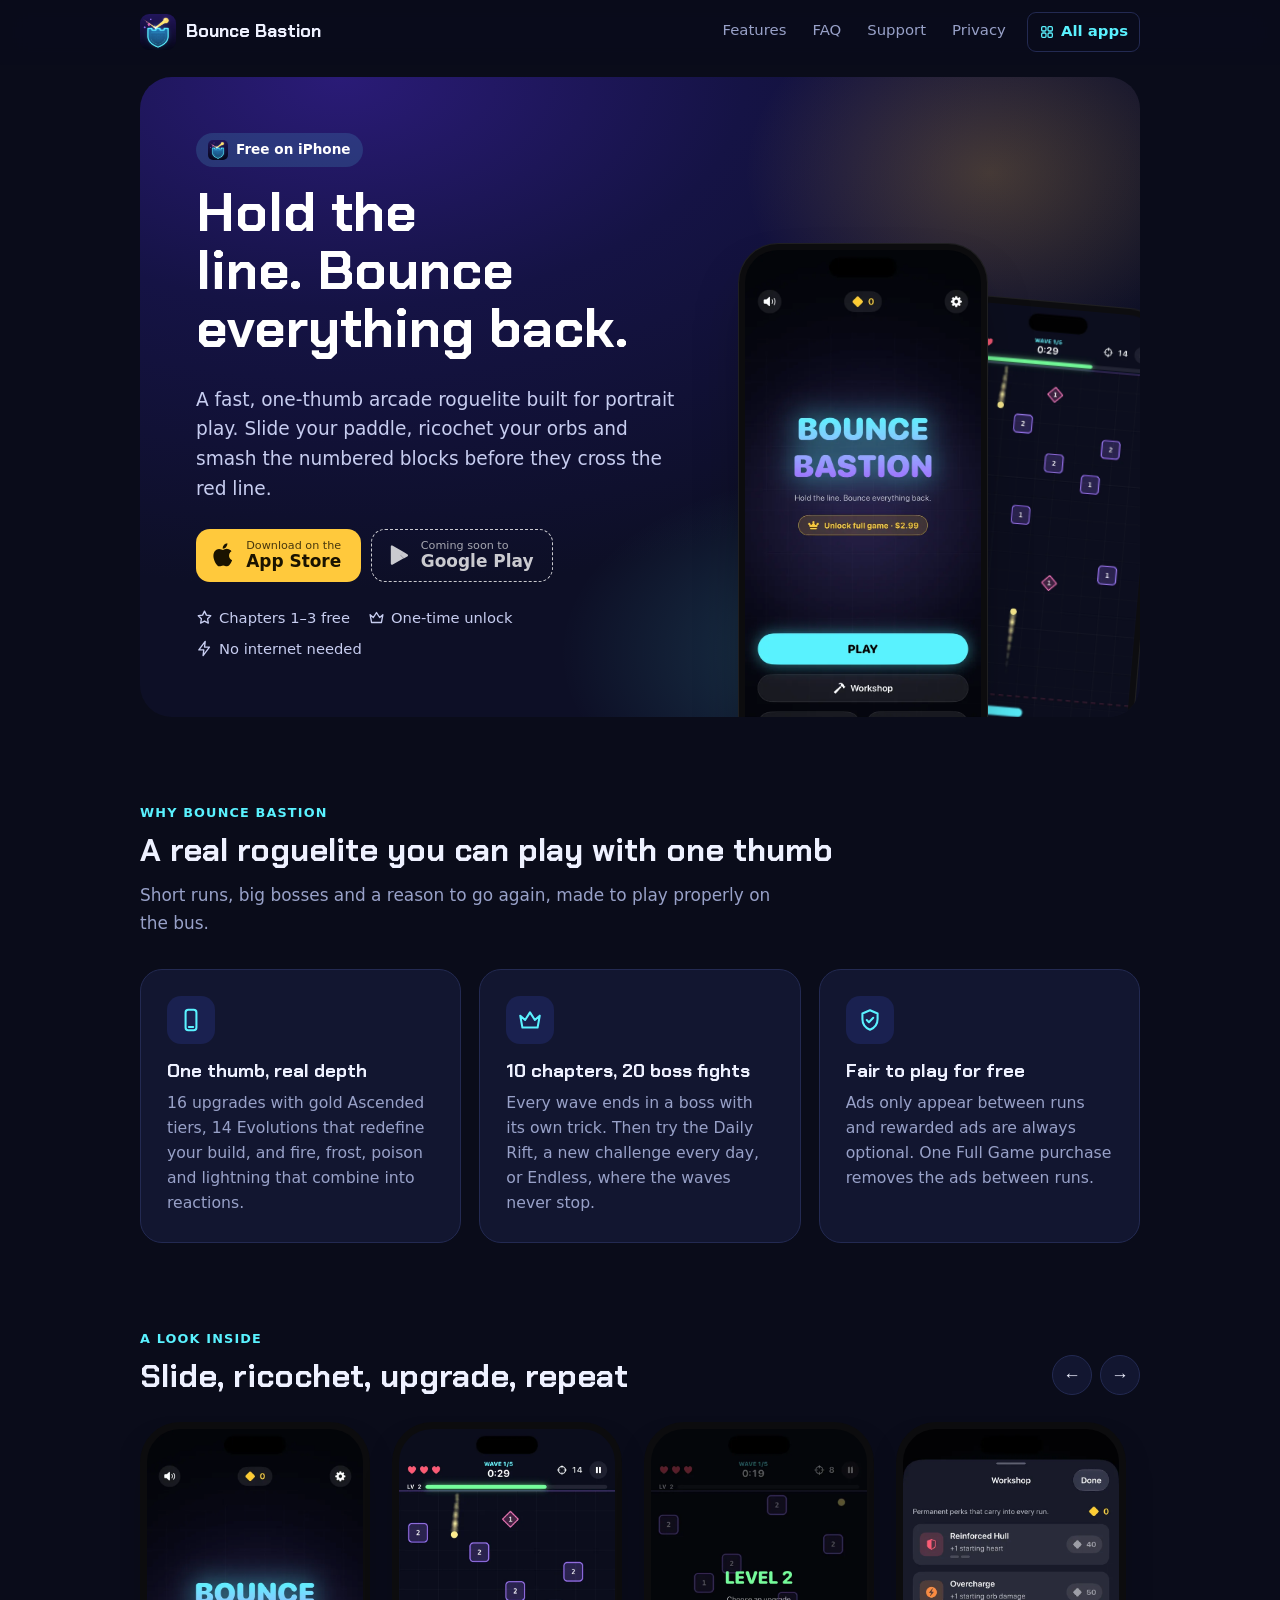
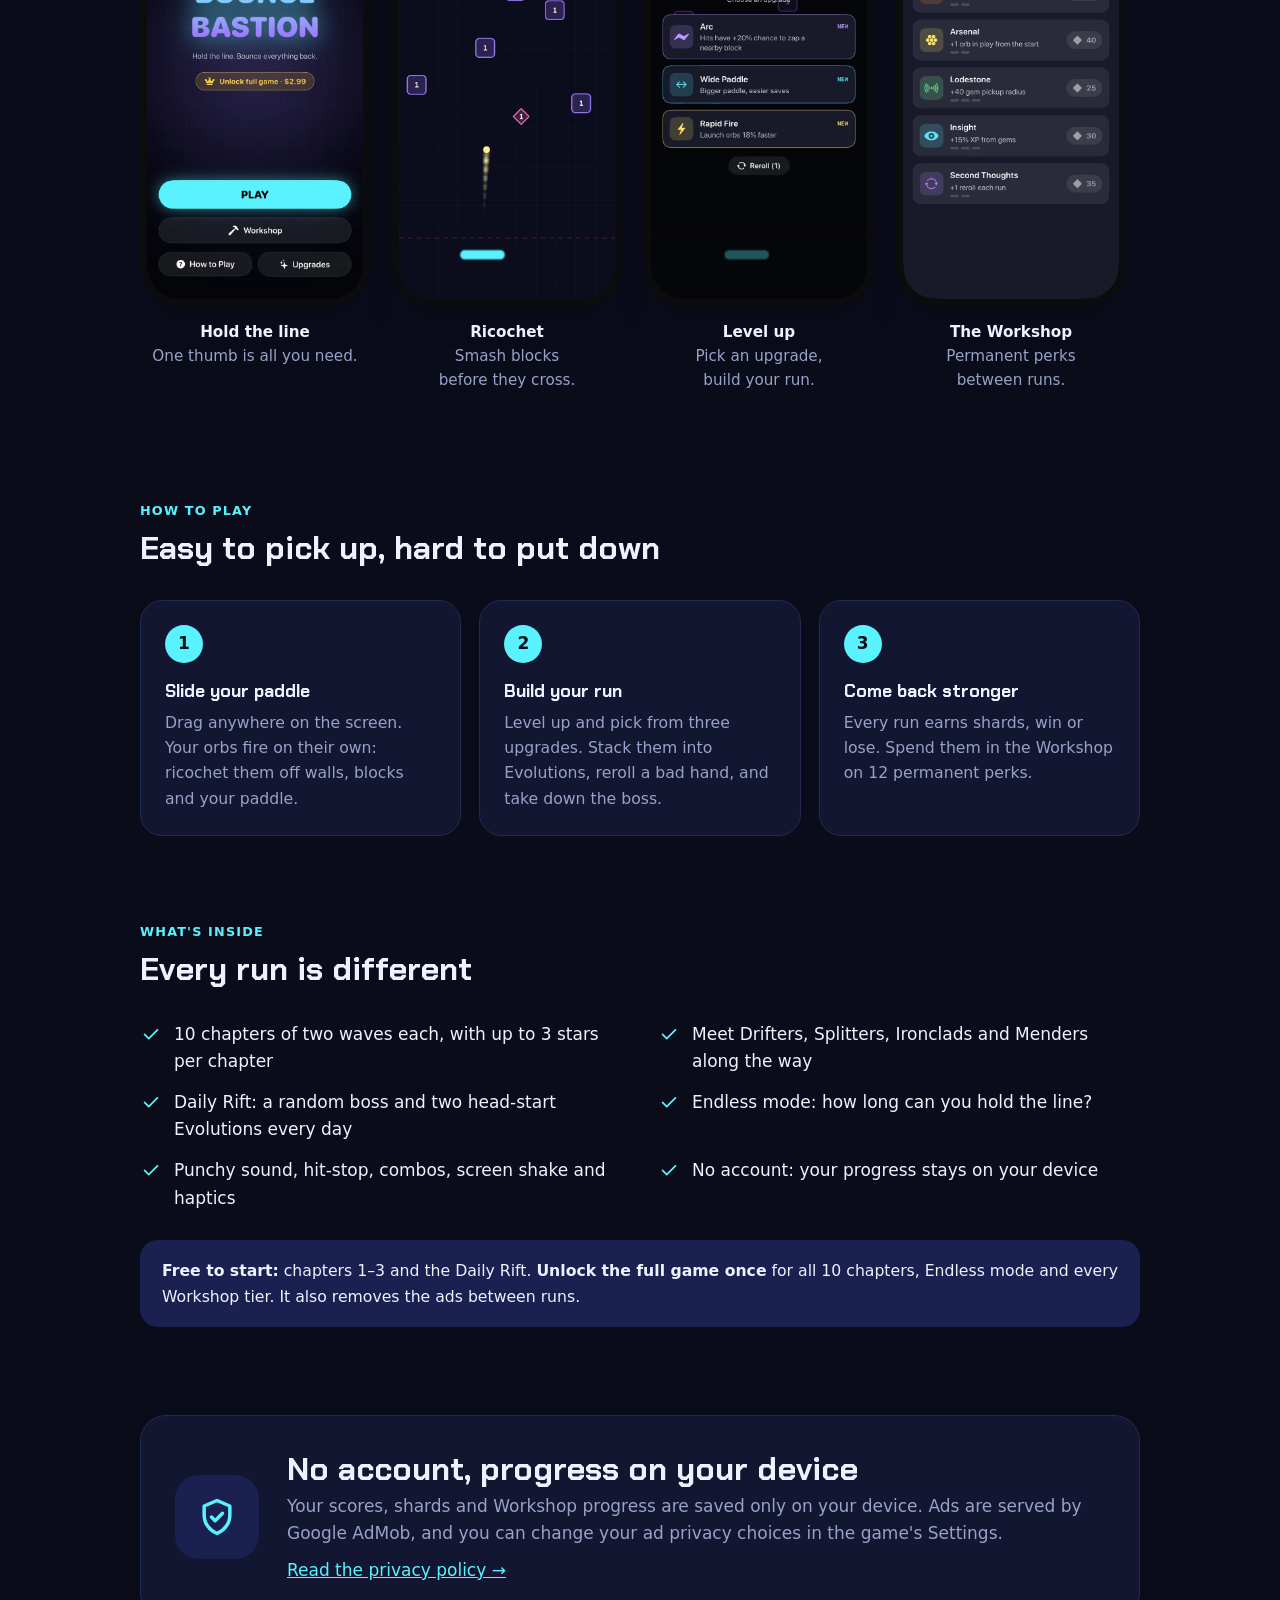
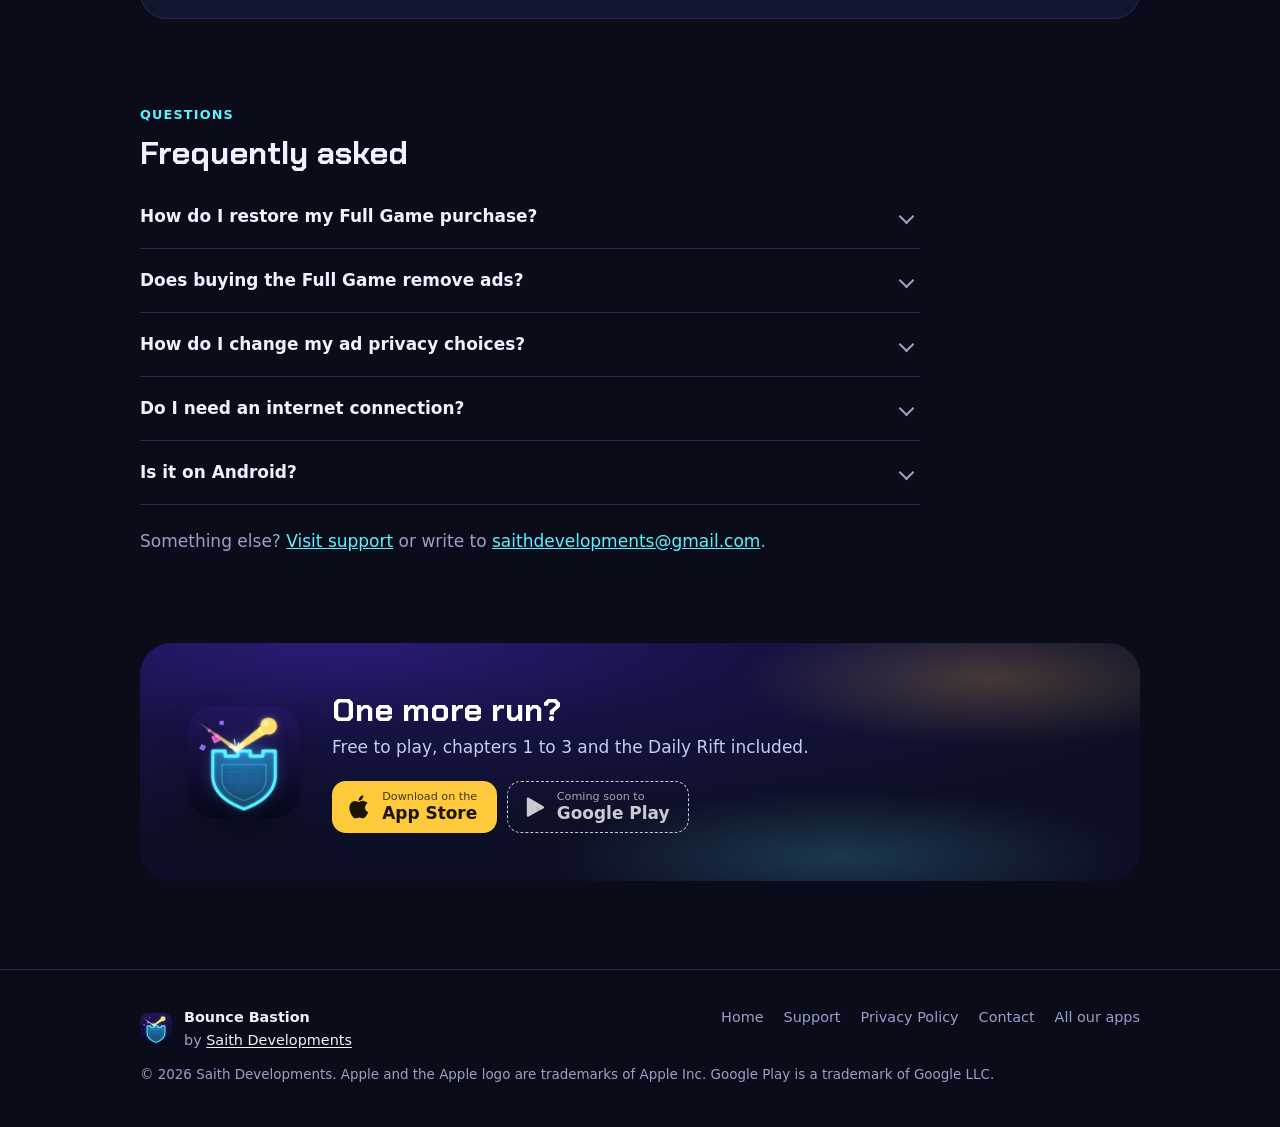
==== commit 64f78405: "Link to the Saith Developments apps page from every page Co-Authored-By: Claude Opus 5.5 <noreply@an" ====
--- a/index.html
+++ b/index.html
@@ -29,6 +29,9 @@
 header.top nav{display:flex;gap:4px}
 header.top nav a{color:var(--muted);text-decoration:none;font-size:.93rem;padding:7px 11px;border-radius:9px}
 header.top nav a:hover,header.top nav a[aria-current]{color:var(--ink);background:var(--soft)}
+header.top nav a.hub{display:inline-flex;align-items:center;gap:6px;color:var(--link);border:1px solid var(--line);margin-left:6px;font-weight:600}
+header.top nav a.hub .ic{width:16px;height:16px}
+footer.site a.maker{color:var(--ink);text-decoration:underline;text-underline-offset:2px}
 
 /* hero */
 .hero{position:relative;background:var(--hero);border-radius:32px;color:var(--hero-ink);display:grid;grid-template-columns:1.05fr .95fr;gap:24px;padding:56px 0 0 56px;overflow:hidden;margin-top:12px;isolation:isolate}
@@ -140,6 +143,7 @@
 @media(max-width:620px){
  .wrap{padding:0 16px}
  header.top nav a.opt{display:none}
+ header.top nav a.hub{margin-left:2px;padding:7px 10px}
  .hero{border-radius:26px;padding:32px 22px 0;margin-top:6px}
  .phones{height:350px}.phones .p1{width:186px;left:2%}.phones .p2{width:164px;left:48%;top:70px}
  section.blk{margin:4rem 0}
@@ -148,10 +152,11 @@
  .gnav{display:none}
  .final img.app{width:84px;height:84px;border-radius:20px}
 }
+@media(max-width:400px){header.top nav a.opt2{display:none}}
 @media(prefers-reduced-motion:reduce){html{scroll-behavior:auto}*{transition:none!important}}
 </style><script type="application/ld+json">{"@context": "https://schema.org", "@type": "VideoGame", "name": "Bounce Bastion", "operatingSystem": "iOS, Android", "applicationCategory": "GameApplication", "description": "Slide your paddle, ricochet your orbs and smash the blocks before they cross the line. 10 chapters, 20 boss fights, a Daily Rift and Endless. Free to start.", "url": "https://saith96.github.io/bounce-bastion/", "image": "https://saith96.github.io/bounce-bastion/assets/icon.png", "author": {"@type": "Organization", "name": "Saith Developments", "url": "https://saith96.github.io/apps/"}, "offers": {"@type": "Offer", "price": "0", "priceCurrency": "USD"}, "gamePlatform": ["iOS", "Android"], "installUrl": "https://apps.apple.com/app/id6831671997"}</script><script type="application/ld+json">{"@context": "https://schema.org", "@type": "FAQPage", "mainEntity": [{"@type": "Question", "name": "How do I restore my Full Game purchase?", "acceptedAnswer": {"@type": "Answer", "text": "Open Settings in the game and tap “Restore purchase”, or use the button on the unlock screen."}}, {"@type": "Question", "name": "Does buying the Full Game remove ads?", "acceptedAnswer": {"@type": "Answer", "text": "Yes, it removes all interstitial ads. Rewarded ads stay available but are always optional."}}, {"@type": "Question", "name": "How do I change my ad privacy choices?", "acceptedAnswer": {"@type": "Answer", "text": "In the game, open Settings → Ad privacy choices. On iPhone, tracking permission can also be changed in iOS Settings → Privacy & Security → Tracking. On Android, manage your advertising ID in Settings → Privacy → Ads."}}, {"@type": "Question", "name": "Do I need an internet connection?", "acceptedAnswer": {"@type": "Answer", "text": "No, you can play offline."}}, {"@type": "Question", "name": "Is it on Android?", "acceptedAnswer": {"@type": "Answer", "text": "Bounce Bastion for Android is coming to Google Play."}}]}</script>
 </head><body><a class="skip" href="#main">Skip to content</a>
-<header class="top"><div class="wrap"><a class="brand" href="index.html"><img src="assets/icon.png" alt="" width="36" height="36">Bounce Bastion</a><nav aria-label="Site"><a href="index.html#features" class="opt">Features</a><a href="index.html#faq" class="opt">FAQ</a><a href="support.html" class="">Support</a><a href="privacy.html" class="">Privacy</a></nav></div></header>
+<header class="top"><div class="wrap"><a class="brand" href="index.html"><img src="assets/icon.png" alt="" width="36" height="36">Bounce Bastion</a><nav aria-label="Site"><a href="index.html#features" class="opt">Features</a><a href="index.html#faq" class="opt">FAQ</a><a href="support.html" class="">Support</a><a href="privacy.html" class="opt2">Privacy</a><a href="https://saith96.github.io/apps/" class="hub" title="All apps by Saith Developments"><svg class="ic" viewBox="0 0 24 24" fill="none" stroke="currentColor" stroke-width="1.9" stroke-linecap="round" stroke-linejoin="round" aria-hidden="true"><rect x="4" y="4" width="6.5" height="6.5" rx="1.6"/><rect x="13.5" y="4" width="6.5" height="6.5" rx="1.6"/><rect x="4" y="13.5" width="6.5" height="6.5" rx="1.6"/><rect x="13.5" y="13.5" width="6.5" height="6.5" rx="1.6"/></svg><span>All apps</span></a></nav></div></header>
 <main id="main"><div class="wrap">
 <section class="hero">
 <div class="txt"><span class="tag"><img src="assets/icon.png" alt="" width="20" height="20">Free on iPhone</span>
@@ -179,8 +184,8 @@
 <section class="blk"><div class="final"><img class="app" src="assets/icon.png" alt="Bounce Bastion app icon" width="112" height="112" loading="lazy"><div><h2>One more run?</h2><p>Free to play, chapters 1 to 3 and the Daily Rift included.</p><div class="ctas"><a class="store" href="https://apps.apple.com/app/id6831671997?ct=site-foot&mt=8"><svg viewBox="0 0 24 24" aria-hidden="true"><path fill="currentColor" d="M17.05 12.54c-.03-2.9 2.37-4.3 2.48-4.37-1.35-1.98-3.46-2.25-4.2-2.28-1.79-.18-3.5 1.05-4.4 1.05-.92 0-2.31-1.03-3.8-1-1.95.03-3.76 1.14-4.76 2.88-2.04 3.53-.52 8.74 1.45 11.6.97 1.4 2.12 2.97 3.62 2.91 1.46-.06 2.01-.94 3.77-.94 1.75 0 2.25.94 3.79.91 1.57-.03 2.56-1.42 3.52-2.83 1.11-1.62 1.57-3.2 1.59-3.28-.03-.01-3.04-1.17-3.06-4.65zM14.16 4.02c.8-.97 1.34-2.31 1.19-3.65-1.15.05-2.55.77-3.38 1.73-.74.85-1.39 2.23-1.21 3.54 1.28.1 2.6-.65 3.4-1.62z"/></svg><span><small>Download on the</small><b>App Store</b></span></a><span class="store soon"><svg viewBox="0 0 24 24" aria-hidden="true"><path fill="currentColor" d="M4.2 2.6c-.3.3-.4.7-.4 1.2v16.4c0 .5.1.9.4 1.2l.1.1 9.2-9.2v-.2L4.3 2.5zM16.6 15.4l-3.1-3.1v-.2l3.1-3.1.1.1 3.6 2.1c1 .6 1 1.6 0 2.2l-3.6 2zM16.7 15.3 13.5 12.1l-9.3 9.3c.3.4.9.4 1.6.1l10.9-6.2M16.7 8.9 5.8 2.7c-.7-.4-1.3-.3-1.6.1l9.3 9.3z"/></svg><span><small>Coming soon to</small><b>Google Play</b></span></span></div></div></div></section>
 </div></main>
 <footer class="site"><div class="wrap">
-<div class="fb"><img src="assets/icon.png" alt="" width="32" height="32" loading="lazy"><span><b>Bounce Bastion</b>by Saith Developments</span></div>
-<nav aria-label="Footer"><a href="index.html">Home</a><a href="support.html">Support</a><a href="privacy.html">Privacy Policy</a><a href="mailto:saithdevelopments@gmail.com">Contact</a><a href="https://saith96.github.io/apps/">More apps</a></nav>
+<div class="fb"><img src="assets/icon.png" alt="" width="32" height="32" loading="lazy"><span><b>Bounce Bastion</b>by <a href="https://saith96.github.io/apps/" class="maker">Saith Developments</a></span></div>
+<nav aria-label="Footer"><a href="index.html">Home</a><a href="support.html">Support</a><a href="privacy.html">Privacy Policy</a><a href="mailto:saithdevelopments@gmail.com">Contact</a><a href="https://saith96.github.io/apps/">All our apps</a></nav>
 <p class="legal">&copy; 2026 Saith Developments. Apple and the Apple logo are trademarks of Apple Inc. Google Play is a trademark of Google LLC.</p>
 </div></footer><script>
 (function(){var h=document.querySelector('header.top');function f(){h.classList.toggle('scrolled',scrollY>8)}addEventListener('scroll',f,{passive:true});f();
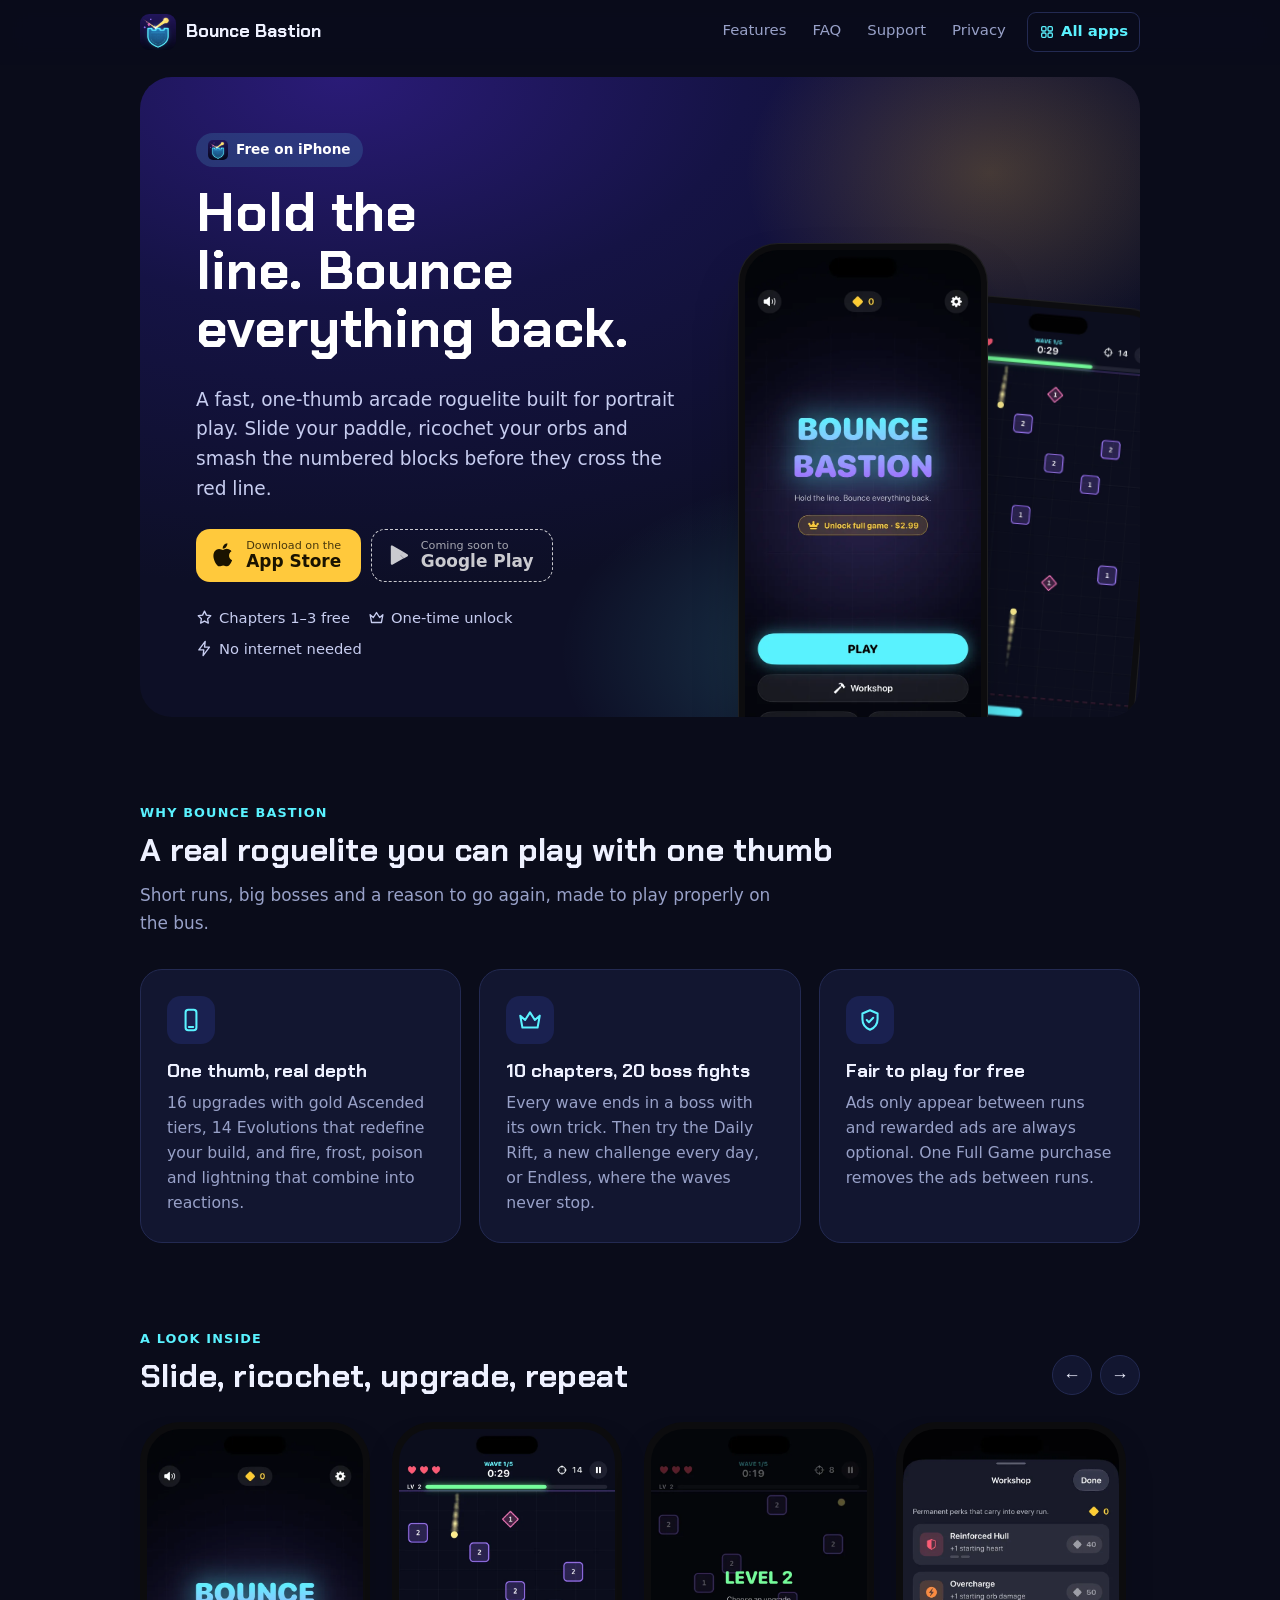
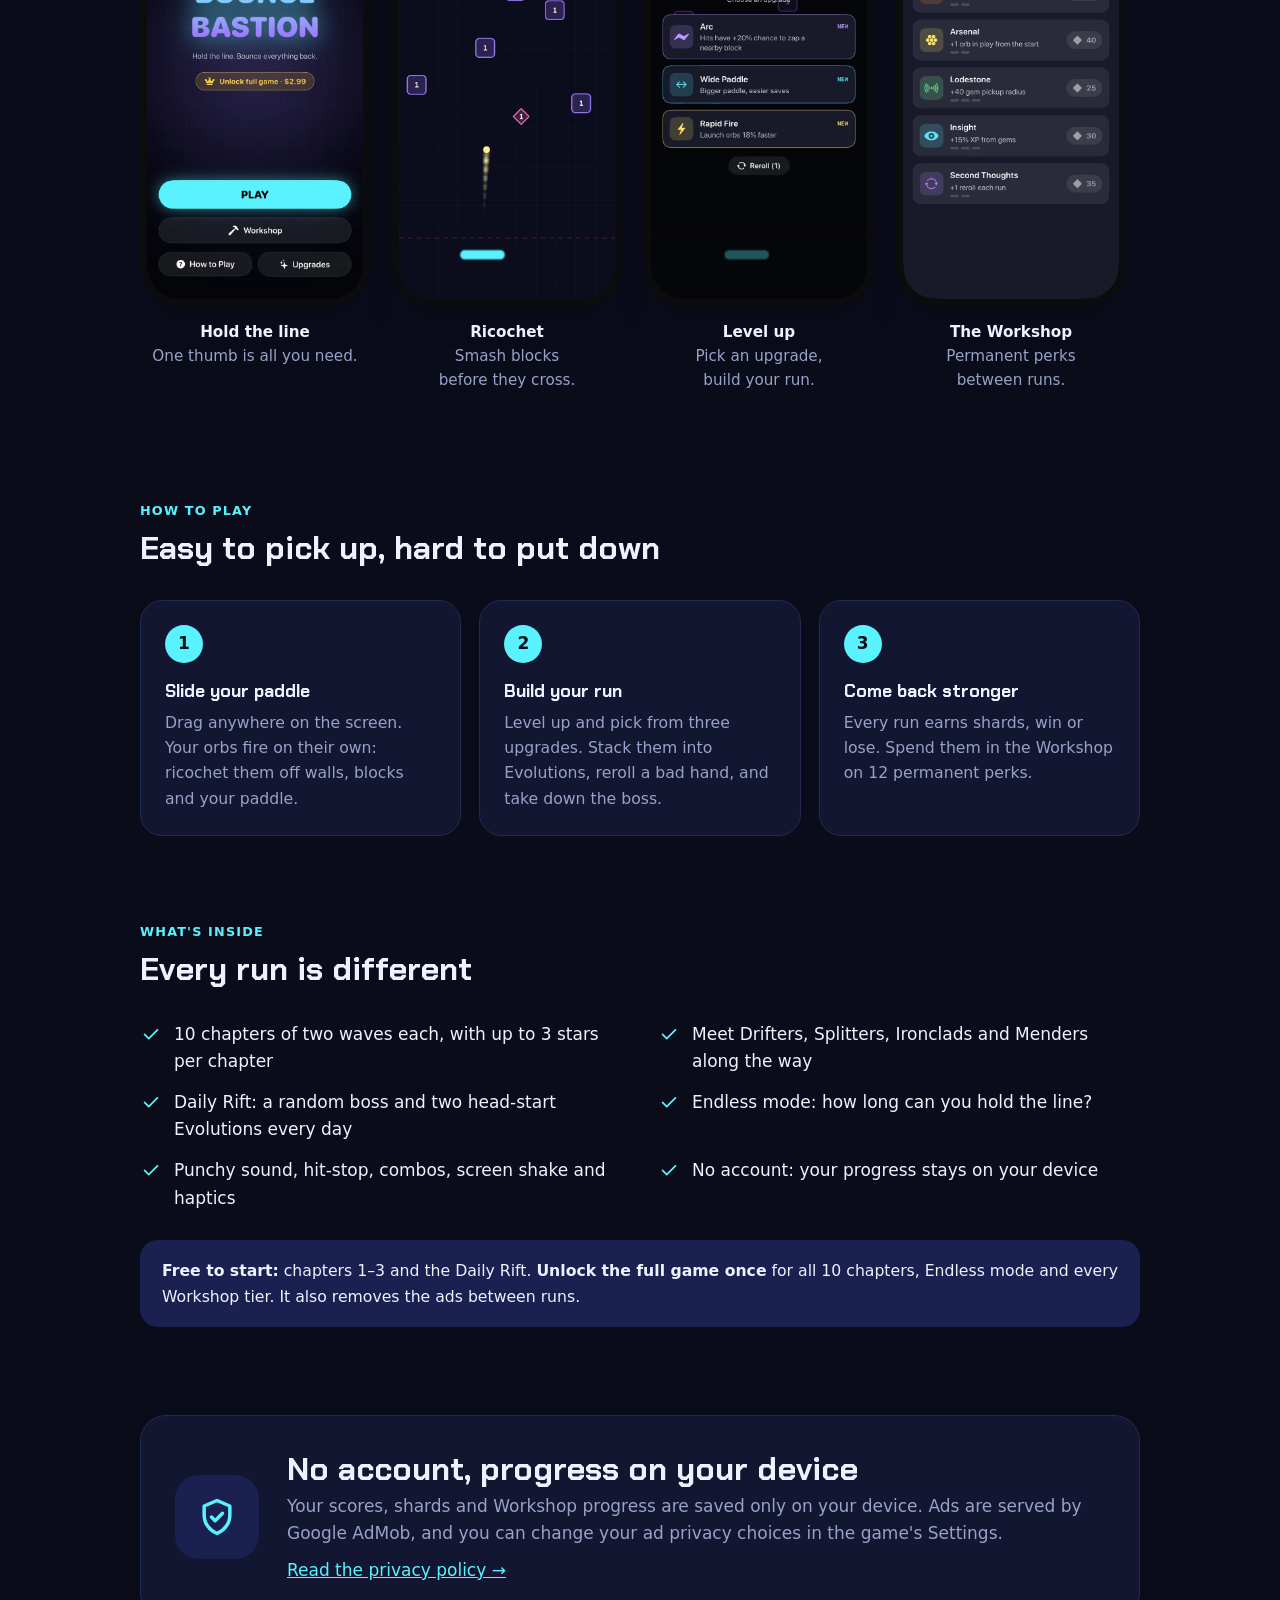
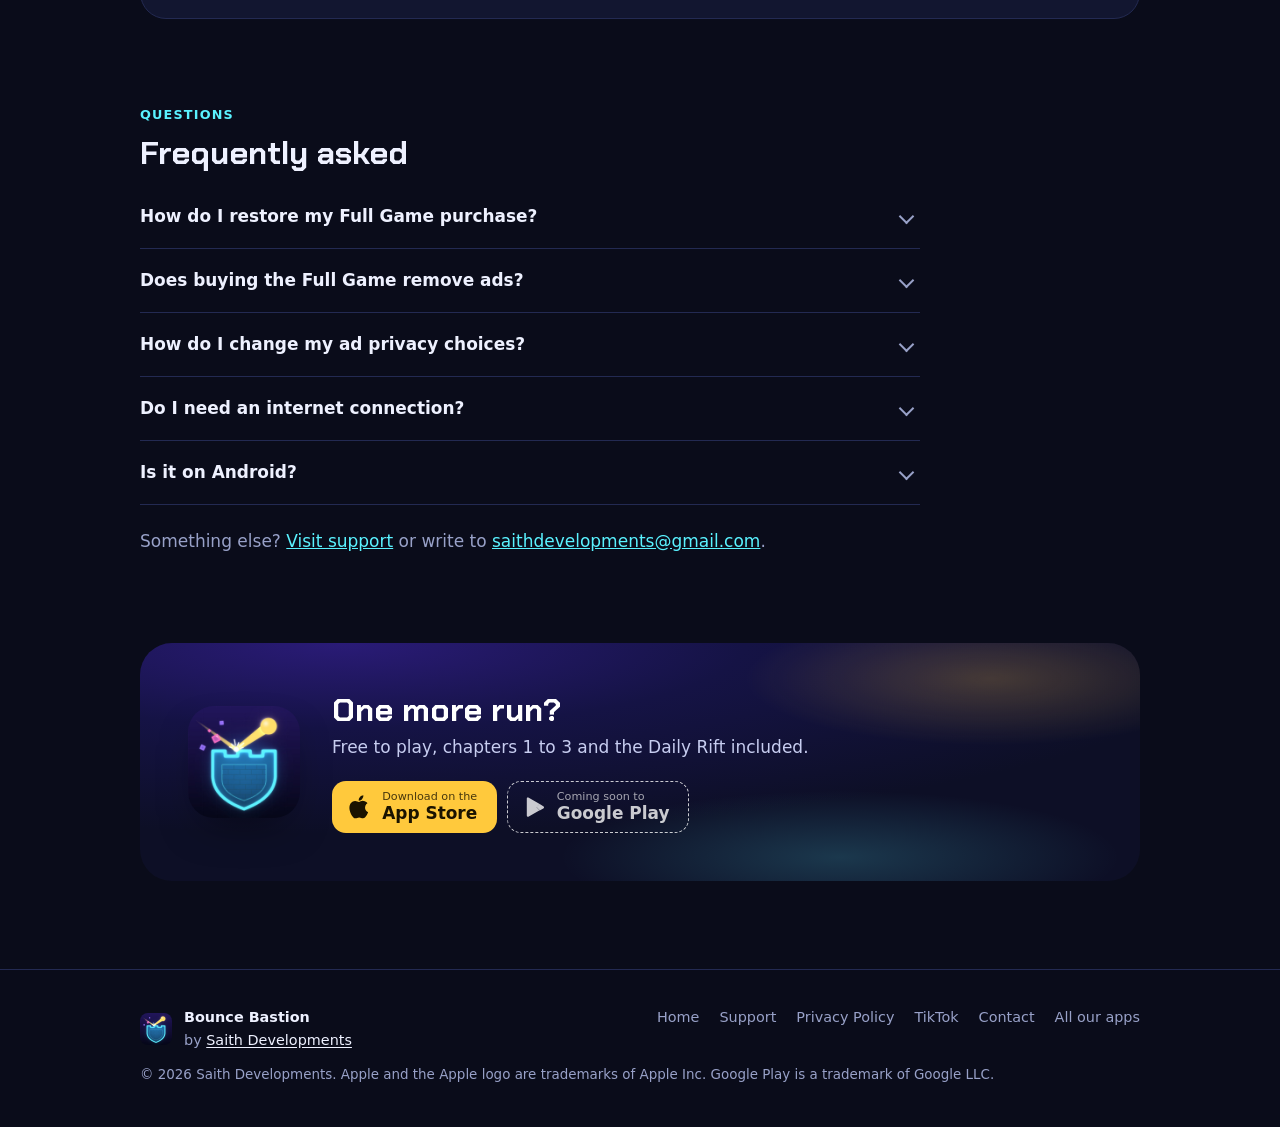
==== commit e725efcc: "Footer: link our Instagram/TikTok profiles (only accounts that exist); sameAs in JSON-LD Co-Authored" ====
--- a/index.html
+++ b/index.html
@@ -154,7 +154,7 @@
 }
 @media(max-width:400px){header.top nav a.opt2{display:none}}
 @media(prefers-reduced-motion:reduce){html{scroll-behavior:auto}*{transition:none!important}}
-</style><script type="application/ld+json">{"@context": "https://schema.org", "@type": "VideoGame", "name": "Bounce Bastion", "operatingSystem": "iOS, Android", "applicationCategory": "GameApplication", "description": "Slide your paddle, ricochet your orbs and smash the blocks before they cross the line. 10 chapters, 20 boss fights, a Daily Rift and Endless. Free to start.", "url": "https://saith96.github.io/bounce-bastion/", "image": "https://saith96.github.io/bounce-bastion/assets/icon.png", "author": {"@type": "Organization", "name": "Saith Developments", "url": "https://saith96.github.io/apps/"}, "offers": {"@type": "Offer", "price": "0", "priceCurrency": "USD"}, "gamePlatform": ["iOS", "Android"], "installUrl": "https://apps.apple.com/app/id6831671997"}</script><script type="application/ld+json">{"@context": "https://schema.org", "@type": "FAQPage", "mainEntity": [{"@type": "Question", "name": "How do I restore my Full Game purchase?", "acceptedAnswer": {"@type": "Answer", "text": "Open Settings in the game and tap “Restore purchase”, or use the button on the unlock screen."}}, {"@type": "Question", "name": "Does buying the Full Game remove ads?", "acceptedAnswer": {"@type": "Answer", "text": "Yes, it removes all interstitial ads. Rewarded ads stay available but are always optional."}}, {"@type": "Question", "name": "How do I change my ad privacy choices?", "acceptedAnswer": {"@type": "Answer", "text": "In the game, open Settings → Ad privacy choices. On iPhone, tracking permission can also be changed in iOS Settings → Privacy & Security → Tracking. On Android, manage your advertising ID in Settings → Privacy → Ads."}}, {"@type": "Question", "name": "Do I need an internet connection?", "acceptedAnswer": {"@type": "Answer", "text": "No, you can play offline."}}, {"@type": "Question", "name": "Is it on Android?", "acceptedAnswer": {"@type": "Answer", "text": "Bounce Bastion for Android is coming to Google Play."}}]}</script>
+</style><script type="application/ld+json">{"@context": "https://schema.org", "@type": "VideoGame", "name": "Bounce Bastion", "operatingSystem": "iOS, Android", "applicationCategory": "GameApplication", "description": "Slide your paddle, ricochet your orbs and smash the blocks before they cross the line. 10 chapters, 20 boss fights, a Daily Rift and Endless. Free to start.", "url": "https://saith96.github.io/bounce-bastion/", "image": "https://saith96.github.io/bounce-bastion/assets/icon.png", "author": {"@type": "Organization", "name": "Saith Developments", "url": "https://saith96.github.io/apps/"}, "offers": {"@type": "Offer", "price": "0", "priceCurrency": "USD"}, "gamePlatform": ["iOS", "Android"], "installUrl": "https://apps.apple.com/app/id6831671997", "sameAs": ["https://www.tiktok.com/@bouncebastion"]}</script><script type="application/ld+json">{"@context": "https://schema.org", "@type": "FAQPage", "mainEntity": [{"@type": "Question", "name": "How do I restore my Full Game purchase?", "acceptedAnswer": {"@type": "Answer", "text": "Open Settings in the game and tap “Restore purchase”, or use the button on the unlock screen."}}, {"@type": "Question", "name": "Does buying the Full Game remove ads?", "acceptedAnswer": {"@type": "Answer", "text": "Yes, it removes all interstitial ads. Rewarded ads stay available but are always optional."}}, {"@type": "Question", "name": "How do I change my ad privacy choices?", "acceptedAnswer": {"@type": "Answer", "text": "In the game, open Settings → Ad privacy choices. On iPhone, tracking permission can also be changed in iOS Settings → Privacy & Security → Tracking. On Android, manage your advertising ID in Settings → Privacy → Ads."}}, {"@type": "Question", "name": "Do I need an internet connection?", "acceptedAnswer": {"@type": "Answer", "text": "No, you can play offline."}}, {"@type": "Question", "name": "Is it on Android?", "acceptedAnswer": {"@type": "Answer", "text": "Bounce Bastion for Android is coming to Google Play."}}]}</script>
 </head><body><a class="skip" href="#main">Skip to content</a>
 <header class="top"><div class="wrap"><a class="brand" href="index.html"><img src="assets/icon.png" alt="" width="36" height="36">Bounce Bastion</a><nav aria-label="Site"><a href="index.html#features" class="opt">Features</a><a href="index.html#faq" class="opt">FAQ</a><a href="support.html" class="">Support</a><a href="privacy.html" class="opt2">Privacy</a><a href="https://saith96.github.io/apps/" class="hub" title="All apps by Saith Developments"><svg class="ic" viewBox="0 0 24 24" fill="none" stroke="currentColor" stroke-width="1.9" stroke-linecap="round" stroke-linejoin="round" aria-hidden="true"><rect x="4" y="4" width="6.5" height="6.5" rx="1.6"/><rect x="13.5" y="4" width="6.5" height="6.5" rx="1.6"/><rect x="4" y="13.5" width="6.5" height="6.5" rx="1.6"/><rect x="13.5" y="13.5" width="6.5" height="6.5" rx="1.6"/></svg><span>All apps</span></a></nav></div></header>
 <main id="main"><div class="wrap">
@@ -185,7 +185,7 @@
 </div></main>
 <footer class="site"><div class="wrap">
 <div class="fb"><img src="assets/icon.png" alt="" width="32" height="32" loading="lazy"><span><b>Bounce Bastion</b>by <a href="https://saith96.github.io/apps/" class="maker">Saith Developments</a></span></div>
-<nav aria-label="Footer"><a href="index.html">Home</a><a href="support.html">Support</a><a href="privacy.html">Privacy Policy</a><a href="mailto:saithdevelopments@gmail.com">Contact</a><a href="https://saith96.github.io/apps/">All our apps</a></nav>
+<nav aria-label="Footer"><a href="index.html">Home</a><a href="support.html">Support</a><a href="privacy.html">Privacy Policy</a><a href="https://www.tiktok.com/@bouncebastion" rel="me noopener" target="_blank">TikTok</a><a href="mailto:saithdevelopments@gmail.com">Contact</a><a href="https://saith96.github.io/apps/">All our apps</a></nav>
 <p class="legal">&copy; 2026 Saith Developments. Apple and the Apple logo are trademarks of Apple Inc. Google Play is a trademark of Google LLC.</p>
 </div></footer><script>
 (function(){var h=document.querySelector('header.top');function f(){h.classList.toggle('scrolled',scrollY>8)}addEventListener('scroll',f,{passive:true});f();
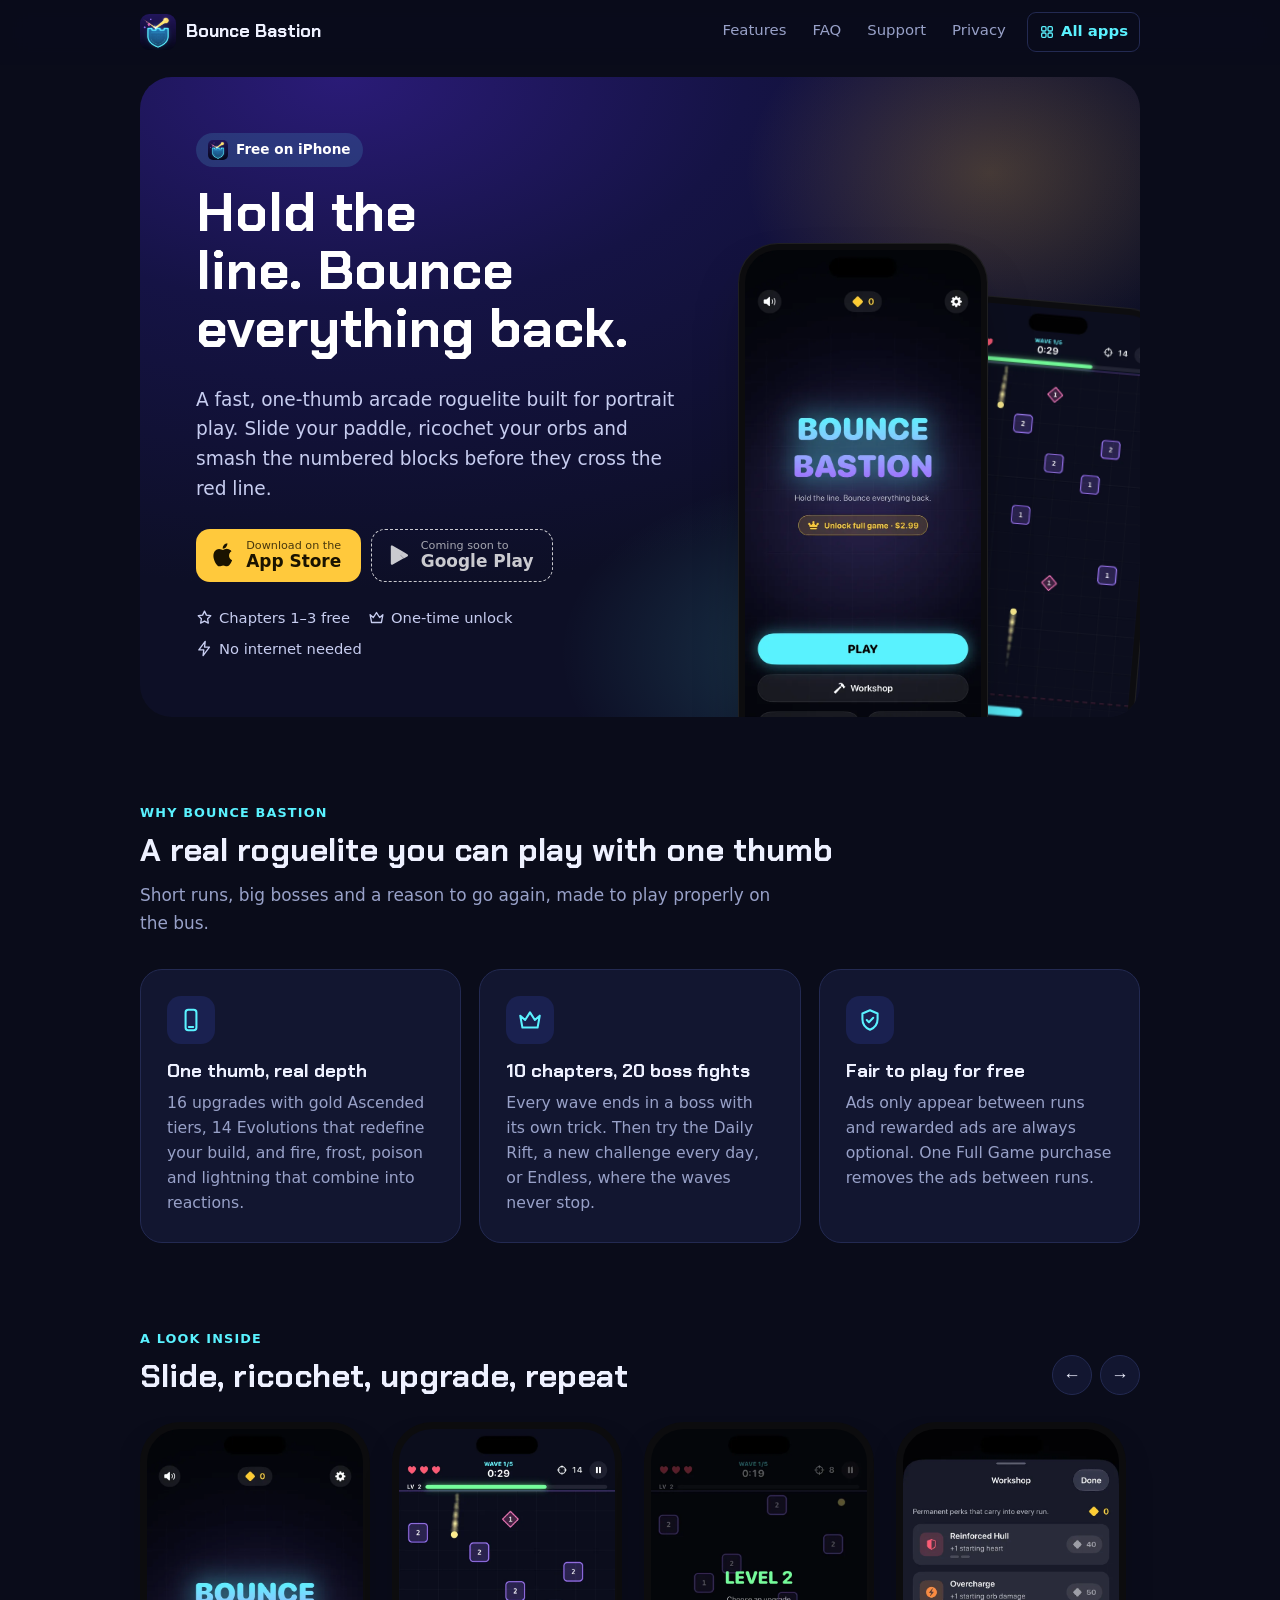
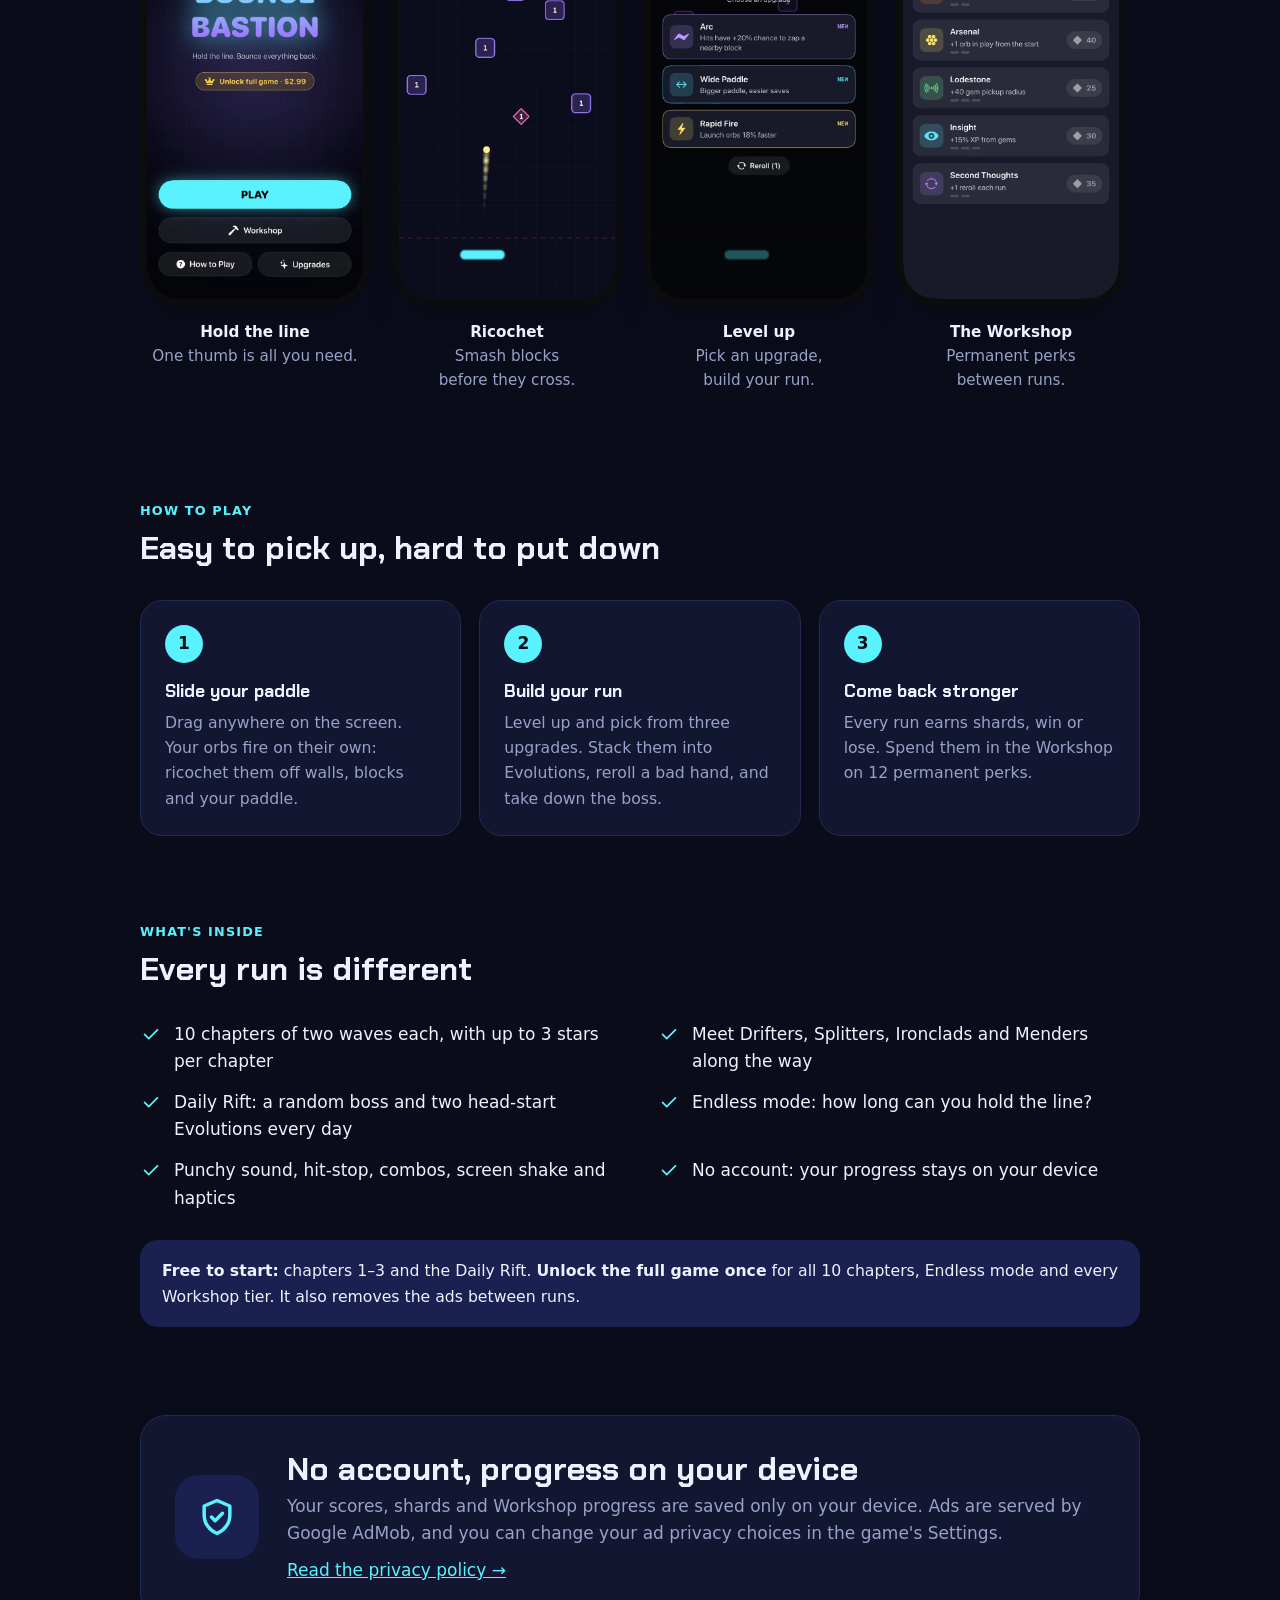
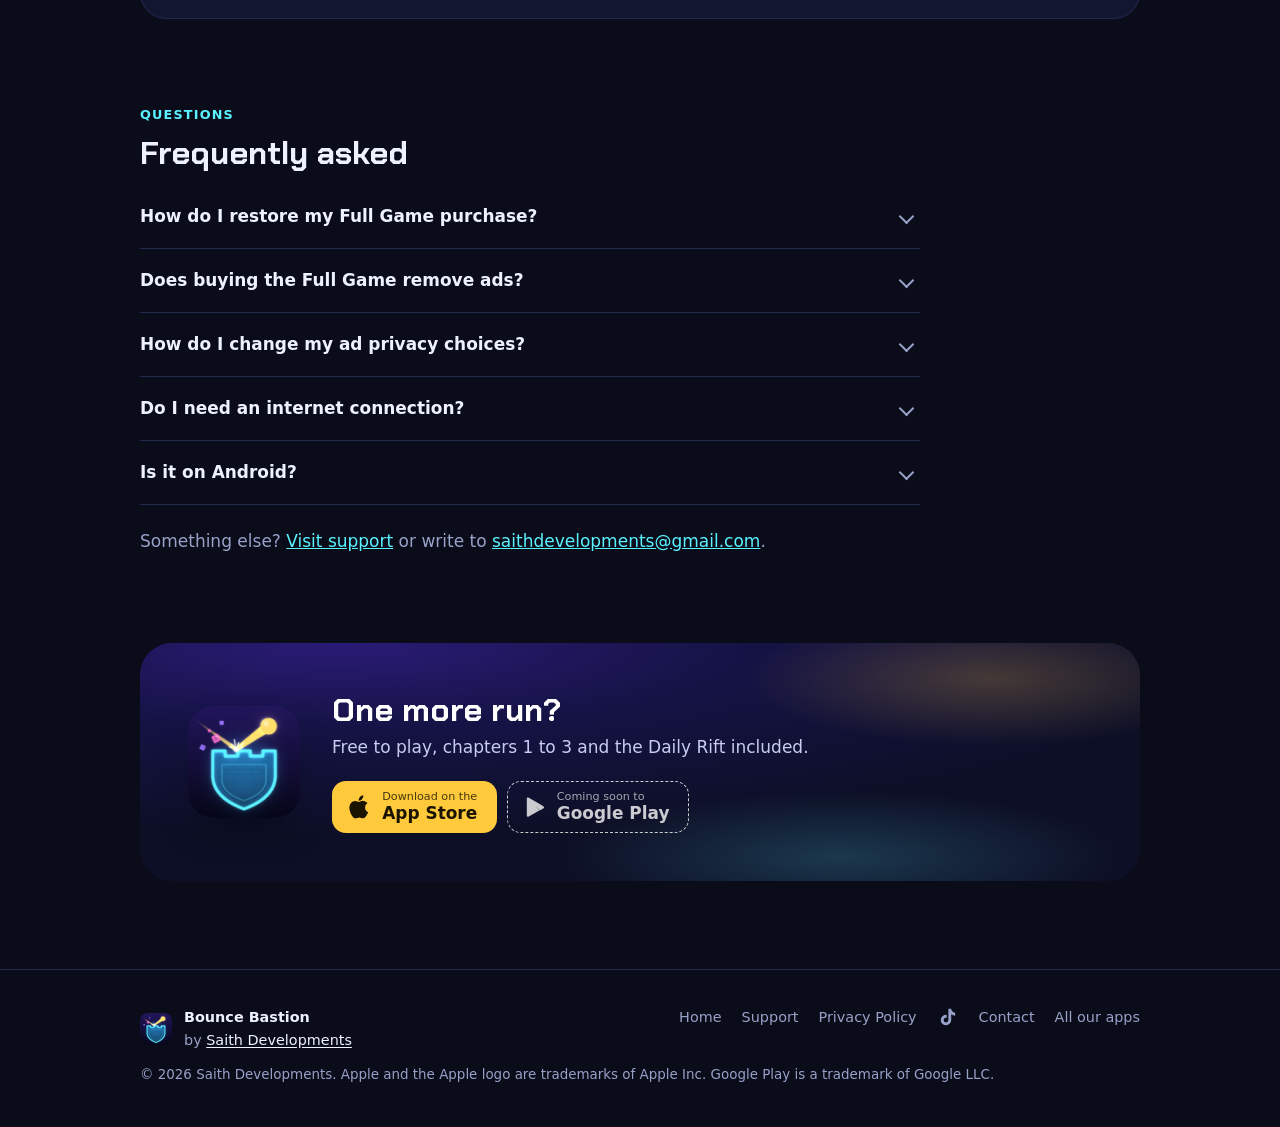
==== commit 79598cee: "Social links as Instagram/TikTok icons Co-Authored-By: Claude Opus 5.5 <noreply@anthropic.com>" ====
--- a/index.html
+++ b/index.html
@@ -130,6 +130,7 @@
 footer.site .fb b{color:var(--ink);display:block}
 footer.site nav{display:flex;flex-wrap:wrap;gap:6px 20px}
 footer.site a{color:var(--muted);text-decoration:none}footer.site a:hover{color:var(--ink);text-decoration:underline}
+footer.site .social{display:inline-flex;gap:14px;align-items:center}footer.site .social a{display:inline-flex}footer.site .social a:hover{color:var(--ink);text-decoration:none}
 footer.site .legal{flex-basis:100%;margin:0;font-size:.84rem}
 
 @media(max-width:900px){
@@ -185,7 +186,7 @@
 </div></main>
 <footer class="site"><div class="wrap">
 <div class="fb"><img src="assets/icon.png" alt="" width="32" height="32" loading="lazy"><span><b>Bounce Bastion</b>by <a href="https://saith96.github.io/apps/" class="maker">Saith Developments</a></span></div>
-<nav aria-label="Footer"><a href="index.html">Home</a><a href="support.html">Support</a><a href="privacy.html">Privacy Policy</a><a href="https://www.tiktok.com/@bouncebastion" rel="me noopener" target="_blank">TikTok</a><a href="mailto:saithdevelopments@gmail.com">Contact</a><a href="https://saith96.github.io/apps/">All our apps</a></nav>
+<nav aria-label="Footer"><a href="index.html">Home</a><a href="support.html">Support</a><a href="privacy.html">Privacy Policy</a><span class="social"><a href="https://www.tiktok.com/@bouncebastion" rel="me noopener" target="_blank" aria-label="Bounce Bastion on TikTok" title="Bounce Bastion on TikTok"><svg viewBox="0 0 24 24" width="22" height="22" fill="currentColor" aria-hidden="true"><path d="M16.6 5.8A4.3 4.3 0 0 1 15.5 3h-3.1v12.4a2.6 2.6 0 1 1-2.6-2.6c.3 0 .5 0 .8.1V9.7a5.7 5.7 0 1 0 4.9 5.7V9.1a7.4 7.4 0 0 0 4.3 1.4V7.4a4.3 4.3 0 0 1-3.2-1.6Z"/></svg></a></span><a href="mailto:saithdevelopments@gmail.com">Contact</a><a href="https://saith96.github.io/apps/">All our apps</a></nav>
 <p class="legal">&copy; 2026 Saith Developments. Apple and the Apple logo are trademarks of Apple Inc. Google Play is a trademark of Google LLC.</p>
 </div></footer><script>
 (function(){var h=document.querySelector('header.top');function f(){h.classList.toggle('scrolled',scrollY>8)}addEventListener('scroll',f,{passive:true});f();
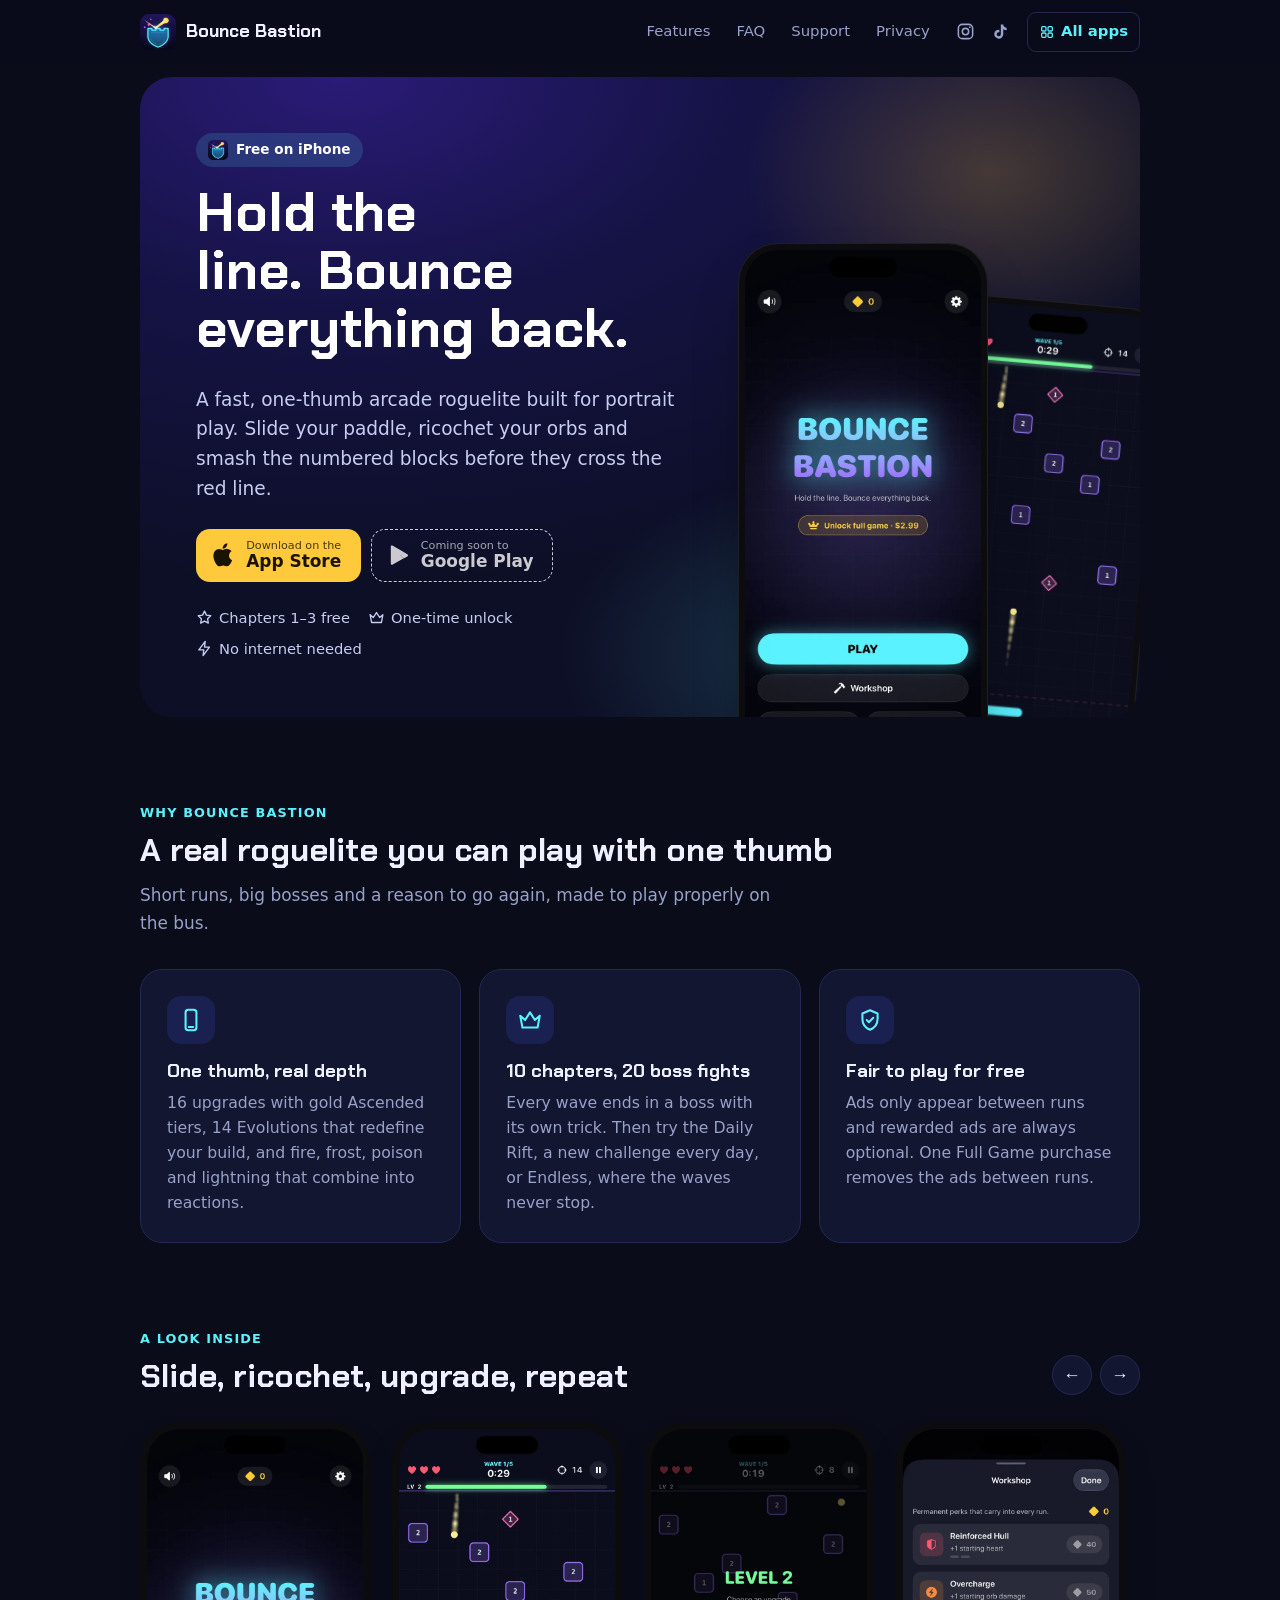
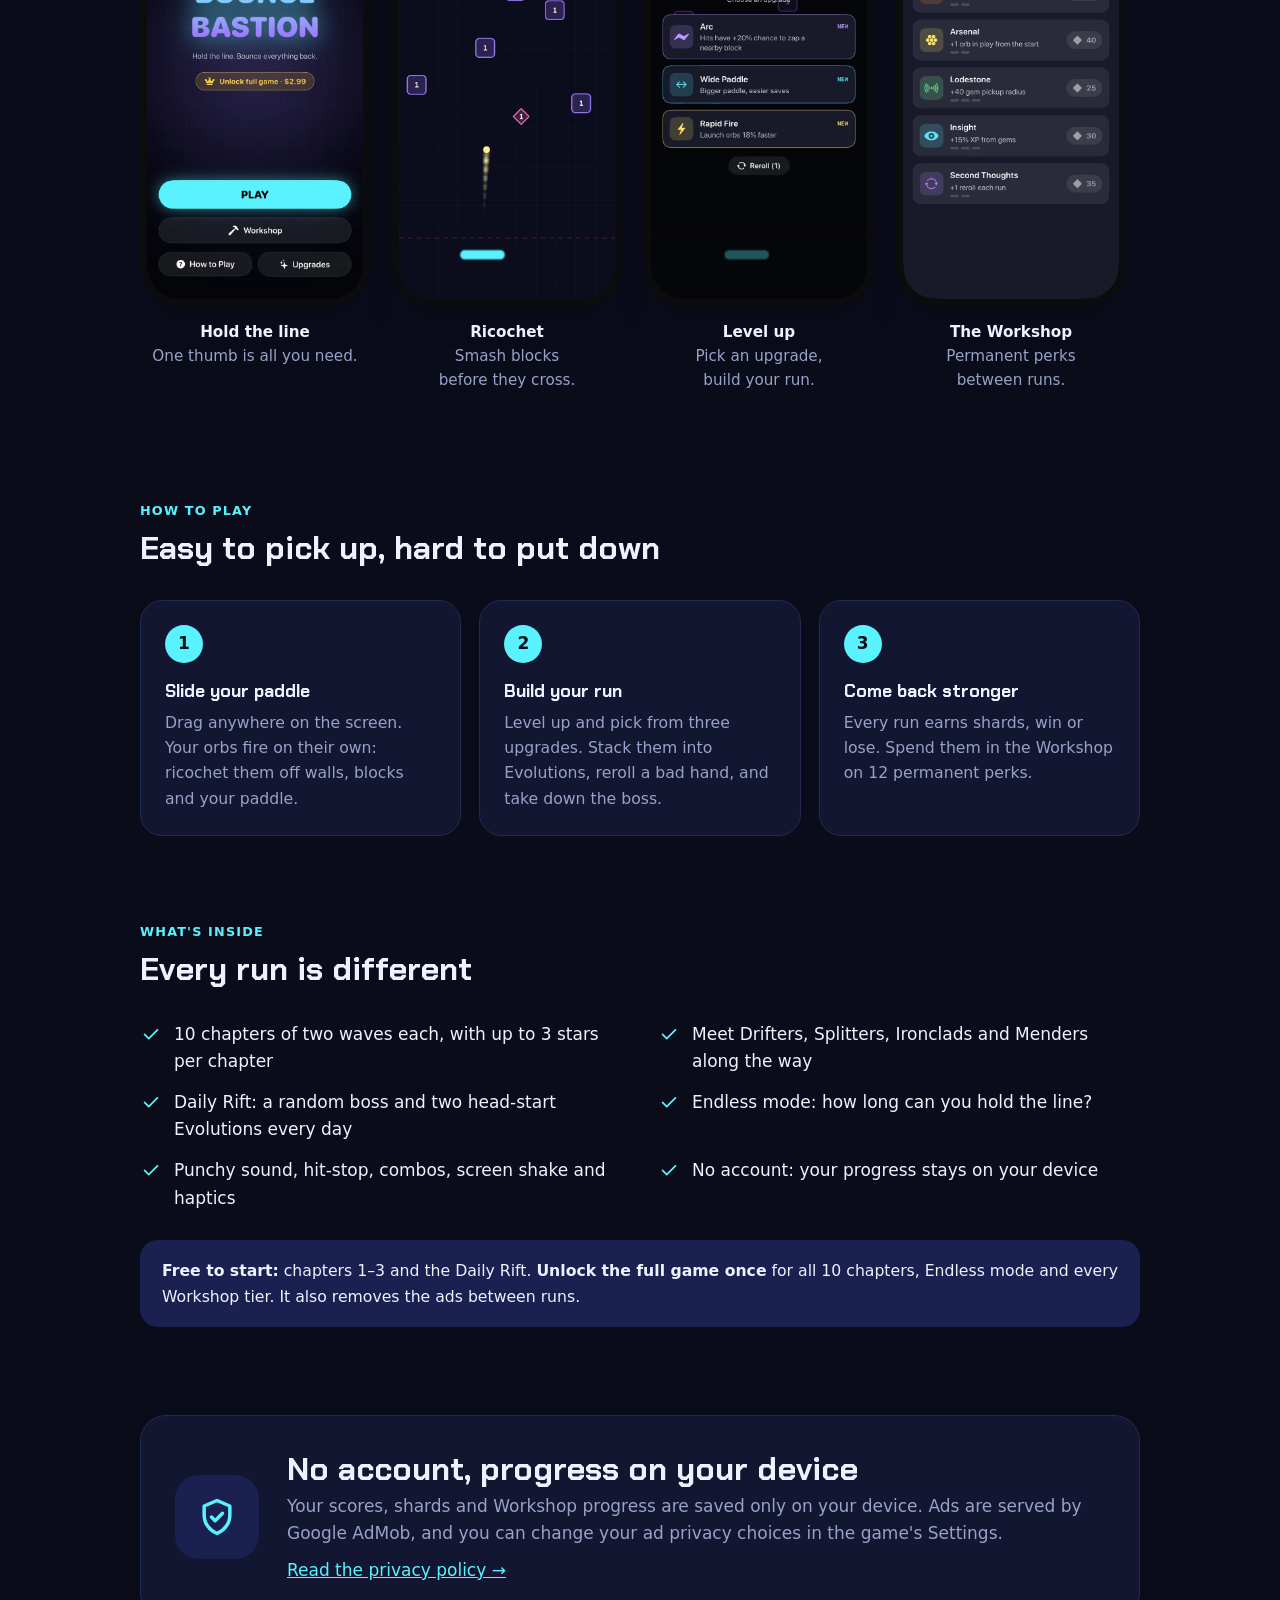
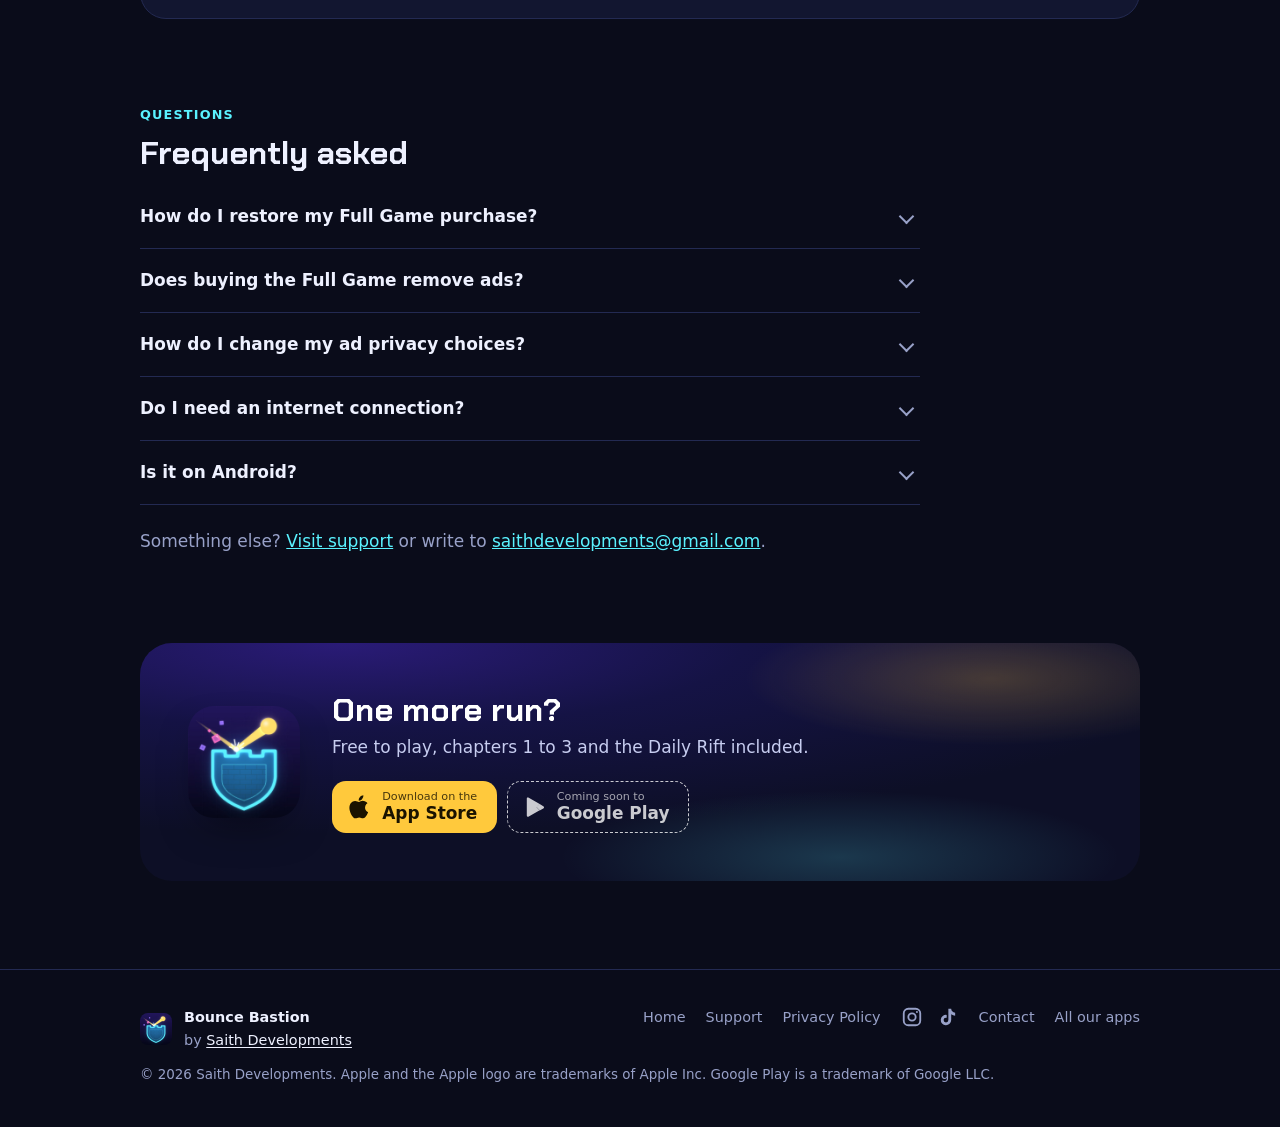
==== commit cf462036: "Social links: Instagram and TikTok icons in the top bar Co-Authored-By: Claude Opus 5.5 <noreply@ant" ====
--- a/index.html
+++ b/index.html
@@ -26,7 +26,7 @@
 header.top .wrap{display:flex;align-items:center;gap:12px;height:64px}
 .brand{display:flex;align-items:center;gap:10px;font:700 1.12rem/1 var(--display);letter-spacing:var(--track);color:var(--ink);text-decoration:none;margin-right:auto}
 .brand img{width:36px;height:36px;border-radius:9px}
-header.top nav{display:flex;gap:4px}
+header.top nav{display:flex;gap:4px;align-items:center}header.top nav .tsoc{display:inline-flex;gap:2px;margin-left:4px}header.top nav a.soc{display:inline-flex;padding:7px;color:var(--muted)}header.top nav a.soc:hover{color:var(--ink);background:var(--line)}header.top nav a.soc svg{width:19px;height:19px}
 header.top nav a{color:var(--muted);text-decoration:none;font-size:.93rem;padding:7px 11px;border-radius:9px}
 header.top nav a:hover,header.top nav a[aria-current]{color:var(--ink);background:var(--soft)}
 header.top nav a.hub{display:inline-flex;align-items:center;gap:6px;color:var(--link);border:1px solid var(--line);margin-left:6px;font-weight:600}
@@ -155,9 +155,9 @@
 }
 @media(max-width:400px){header.top nav a.opt2{display:none}}
 @media(prefers-reduced-motion:reduce){html{scroll-behavior:auto}*{transition:none!important}}
-</style><script type="application/ld+json">{"@context": "https://schema.org", "@type": "VideoGame", "name": "Bounce Bastion", "operatingSystem": "iOS, Android", "applicationCategory": "GameApplication", "description": "Slide your paddle, ricochet your orbs and smash the blocks before they cross the line. 10 chapters, 20 boss fights, a Daily Rift and Endless. Free to start.", "url": "https://saith96.github.io/bounce-bastion/", "image": "https://saith96.github.io/bounce-bastion/assets/icon.png", "author": {"@type": "Organization", "name": "Saith Developments", "url": "https://saith96.github.io/apps/"}, "offers": {"@type": "Offer", "price": "0", "priceCurrency": "USD"}, "gamePlatform": ["iOS", "Android"], "installUrl": "https://apps.apple.com/app/id6831671997", "sameAs": ["https://www.tiktok.com/@bouncebastion"]}</script><script type="application/ld+json">{"@context": "https://schema.org", "@type": "FAQPage", "mainEntity": [{"@type": "Question", "name": "How do I restore my Full Game purchase?", "acceptedAnswer": {"@type": "Answer", "text": "Open Settings in the game and tap “Restore purchase”, or use the button on the unlock screen."}}, {"@type": "Question", "name": "Does buying the Full Game remove ads?", "acceptedAnswer": {"@type": "Answer", "text": "Yes, it removes all interstitial ads. Rewarded ads stay available but are always optional."}}, {"@type": "Question", "name": "How do I change my ad privacy choices?", "acceptedAnswer": {"@type": "Answer", "text": "In the game, open Settings → Ad privacy choices. On iPhone, tracking permission can also be changed in iOS Settings → Privacy & Security → Tracking. On Android, manage your advertising ID in Settings → Privacy → Ads."}}, {"@type": "Question", "name": "Do I need an internet connection?", "acceptedAnswer": {"@type": "Answer", "text": "No, you can play offline."}}, {"@type": "Question", "name": "Is it on Android?", "acceptedAnswer": {"@type": "Answer", "text": "Bounce Bastion for Android is coming to Google Play."}}]}</script>
+</style><script type="application/ld+json">{"@context": "https://schema.org", "@type": "VideoGame", "name": "Bounce Bastion", "operatingSystem": "iOS, Android", "applicationCategory": "GameApplication", "description": "Slide your paddle, ricochet your orbs and smash the blocks before they cross the line. 10 chapters, 20 boss fights, a Daily Rift and Endless. Free to start.", "url": "https://saith96.github.io/bounce-bastion/", "image": "https://saith96.github.io/bounce-bastion/assets/icon.png", "author": {"@type": "Organization", "name": "Saith Developments", "url": "https://saith96.github.io/apps/"}, "offers": {"@type": "Offer", "price": "0", "priceCurrency": "USD"}, "gamePlatform": ["iOS", "Android"], "installUrl": "https://apps.apple.com/app/id6831671997", "sameAs": ["https://www.instagram.com/bouncebastion/", "https://www.tiktok.com/@bouncebastion"]}</script><script type="application/ld+json">{"@context": "https://schema.org", "@type": "FAQPage", "mainEntity": [{"@type": "Question", "name": "How do I restore my Full Game purchase?", "acceptedAnswer": {"@type": "Answer", "text": "Open Settings in the game and tap “Restore purchase”, or use the button on the unlock screen."}}, {"@type": "Question", "name": "Does buying the Full Game remove ads?", "acceptedAnswer": {"@type": "Answer", "text": "Yes, it removes all interstitial ads. Rewarded ads stay available but are always optional."}}, {"@type": "Question", "name": "How do I change my ad privacy choices?", "acceptedAnswer": {"@type": "Answer", "text": "In the game, open Settings → Ad privacy choices. On iPhone, tracking permission can also be changed in iOS Settings → Privacy & Security → Tracking. On Android, manage your advertising ID in Settings → Privacy → Ads."}}, {"@type": "Question", "name": "Do I need an internet connection?", "acceptedAnswer": {"@type": "Answer", "text": "No, you can play offline."}}, {"@type": "Question", "name": "Is it on Android?", "acceptedAnswer": {"@type": "Answer", "text": "Bounce Bastion for Android is coming to Google Play."}}]}</script>
 </head><body><a class="skip" href="#main">Skip to content</a>
-<header class="top"><div class="wrap"><a class="brand" href="index.html"><img src="assets/icon.png" alt="" width="36" height="36">Bounce Bastion</a><nav aria-label="Site"><a href="index.html#features" class="opt">Features</a><a href="index.html#faq" class="opt">FAQ</a><a href="support.html" class="">Support</a><a href="privacy.html" class="opt2">Privacy</a><a href="https://saith96.github.io/apps/" class="hub" title="All apps by Saith Developments"><svg class="ic" viewBox="0 0 24 24" fill="none" stroke="currentColor" stroke-width="1.9" stroke-linecap="round" stroke-linejoin="round" aria-hidden="true"><rect x="4" y="4" width="6.5" height="6.5" rx="1.6"/><rect x="13.5" y="4" width="6.5" height="6.5" rx="1.6"/><rect x="4" y="13.5" width="6.5" height="6.5" rx="1.6"/><rect x="13.5" y="13.5" width="6.5" height="6.5" rx="1.6"/></svg><span>All apps</span></a></nav></div></header>
+<header class="top"><div class="wrap"><a class="brand" href="index.html"><img src="assets/icon.png" alt="" width="36" height="36">Bounce Bastion</a><nav aria-label="Site"><a href="index.html#features" class="opt">Features</a><a href="index.html#faq" class="opt">FAQ</a><a href="support.html" class="">Support</a><a href="privacy.html" class="opt2">Privacy</a><span class="tsoc"><a href="https://www.instagram.com/bouncebastion/" class="soc" rel="me noopener" target="_blank" aria-label="Bounce Bastion on Instagram" title="Bounce Bastion on Instagram"><svg viewBox="0 0 24 24" width="22" height="22" fill="none" stroke="currentColor" stroke-width="2" aria-hidden="true"><rect x="3" y="3" width="18" height="18" rx="5"/><circle cx="12" cy="12" r="4"/><circle cx="17.4" cy="6.6" r="1.1" fill="currentColor" stroke="none"/></svg></a><a href="https://www.tiktok.com/@bouncebastion" class="soc" rel="me noopener" target="_blank" aria-label="Bounce Bastion on TikTok" title="Bounce Bastion on TikTok"><svg viewBox="0 0 24 24" width="22" height="22" fill="currentColor" aria-hidden="true"><path d="M16.6 5.8A4.3 4.3 0 0 1 15.5 3h-3.1v12.4a2.6 2.6 0 1 1-2.6-2.6c.3 0 .5 0 .8.1V9.7a5.7 5.7 0 1 0 4.9 5.7V9.1a7.4 7.4 0 0 0 4.3 1.4V7.4a4.3 4.3 0 0 1-3.2-1.6Z"/></svg></a></span><a href="https://saith96.github.io/apps/" class="hub" title="All apps by Saith Developments"><svg class="ic" viewBox="0 0 24 24" fill="none" stroke="currentColor" stroke-width="1.9" stroke-linecap="round" stroke-linejoin="round" aria-hidden="true"><rect x="4" y="4" width="6.5" height="6.5" rx="1.6"/><rect x="13.5" y="4" width="6.5" height="6.5" rx="1.6"/><rect x="4" y="13.5" width="6.5" height="6.5" rx="1.6"/><rect x="13.5" y="13.5" width="6.5" height="6.5" rx="1.6"/></svg><span>All apps</span></a></nav></div></header>
 <main id="main"><div class="wrap">
 <section class="hero">
 <div class="txt"><span class="tag"><img src="assets/icon.png" alt="" width="20" height="20">Free on iPhone</span>
@@ -186,7 +186,7 @@
 </div></main>
 <footer class="site"><div class="wrap">
 <div class="fb"><img src="assets/icon.png" alt="" width="32" height="32" loading="lazy"><span><b>Bounce Bastion</b>by <a href="https://saith96.github.io/apps/" class="maker">Saith Developments</a></span></div>
-<nav aria-label="Footer"><a href="index.html">Home</a><a href="support.html">Support</a><a href="privacy.html">Privacy Policy</a><span class="social"><a href="https://www.tiktok.com/@bouncebastion" rel="me noopener" target="_blank" aria-label="Bounce Bastion on TikTok" title="Bounce Bastion on TikTok"><svg viewBox="0 0 24 24" width="22" height="22" fill="currentColor" aria-hidden="true"><path d="M16.6 5.8A4.3 4.3 0 0 1 15.5 3h-3.1v12.4a2.6 2.6 0 1 1-2.6-2.6c.3 0 .5 0 .8.1V9.7a5.7 5.7 0 1 0 4.9 5.7V9.1a7.4 7.4 0 0 0 4.3 1.4V7.4a4.3 4.3 0 0 1-3.2-1.6Z"/></svg></a></span><a href="mailto:saithdevelopments@gmail.com">Contact</a><a href="https://saith96.github.io/apps/">All our apps</a></nav>
+<nav aria-label="Footer"><a href="index.html">Home</a><a href="support.html">Support</a><a href="privacy.html">Privacy Policy</a><span class="social"><a href="https://www.instagram.com/bouncebastion/" rel="me noopener" target="_blank" aria-label="Bounce Bastion on Instagram" title="Bounce Bastion on Instagram"><svg viewBox="0 0 24 24" width="22" height="22" fill="none" stroke="currentColor" stroke-width="2" aria-hidden="true"><rect x="3" y="3" width="18" height="18" rx="5"/><circle cx="12" cy="12" r="4"/><circle cx="17.4" cy="6.6" r="1.1" fill="currentColor" stroke="none"/></svg></a><a href="https://www.tiktok.com/@bouncebastion" rel="me noopener" target="_blank" aria-label="Bounce Bastion on TikTok" title="Bounce Bastion on TikTok"><svg viewBox="0 0 24 24" width="22" height="22" fill="currentColor" aria-hidden="true"><path d="M16.6 5.8A4.3 4.3 0 0 1 15.5 3h-3.1v12.4a2.6 2.6 0 1 1-2.6-2.6c.3 0 .5 0 .8.1V9.7a5.7 5.7 0 1 0 4.9 5.7V9.1a7.4 7.4 0 0 0 4.3 1.4V7.4a4.3 4.3 0 0 1-3.2-1.6Z"/></svg></a></span><a href="mailto:saithdevelopments@gmail.com">Contact</a><a href="https://saith96.github.io/apps/">All our apps</a></nav>
 <p class="legal">&copy; 2026 Saith Developments. Apple and the Apple logo are trademarks of Apple Inc. Google Play is a trademark of Google LLC.</p>
 </div></footer><script>
 (function(){var h=document.querySelector('header.top');function f(){h.classList.toggle('scrolled',scrollY>8)}addEventListener('scroll',f,{passive:true});f();
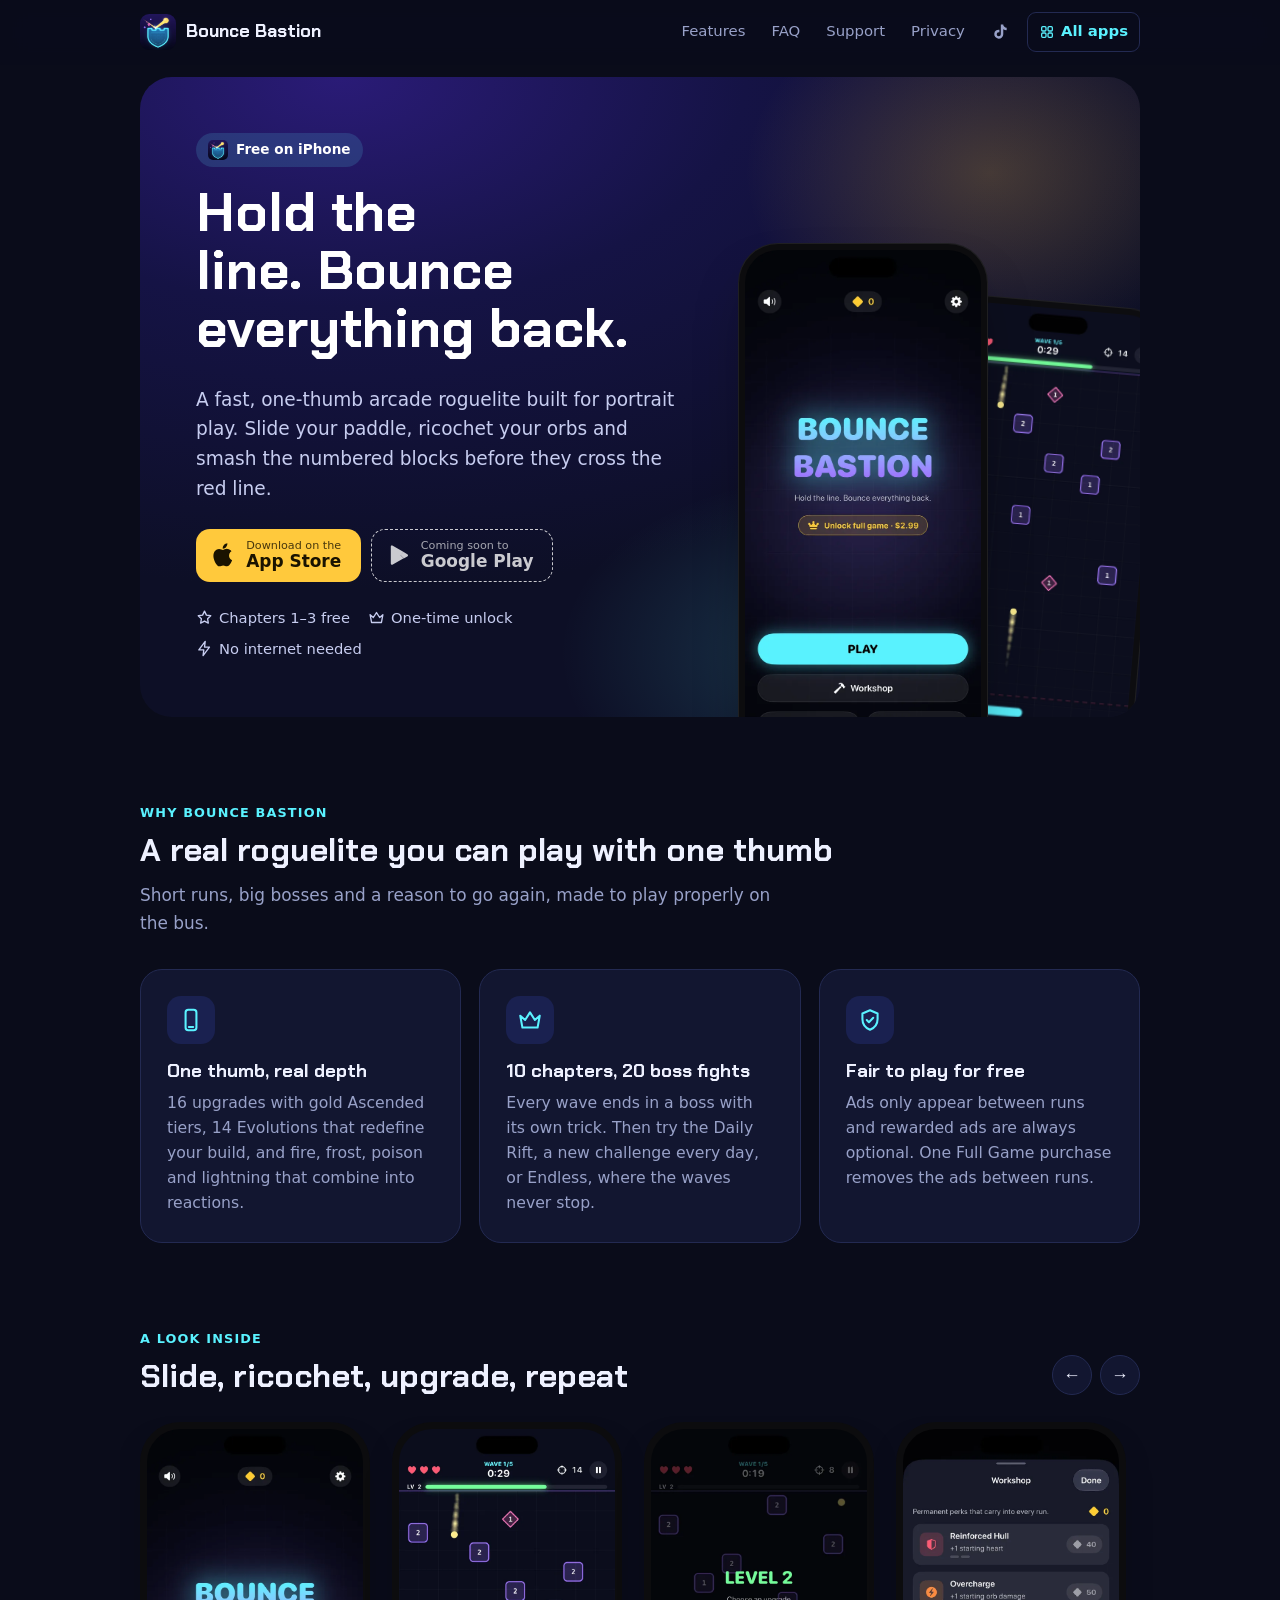
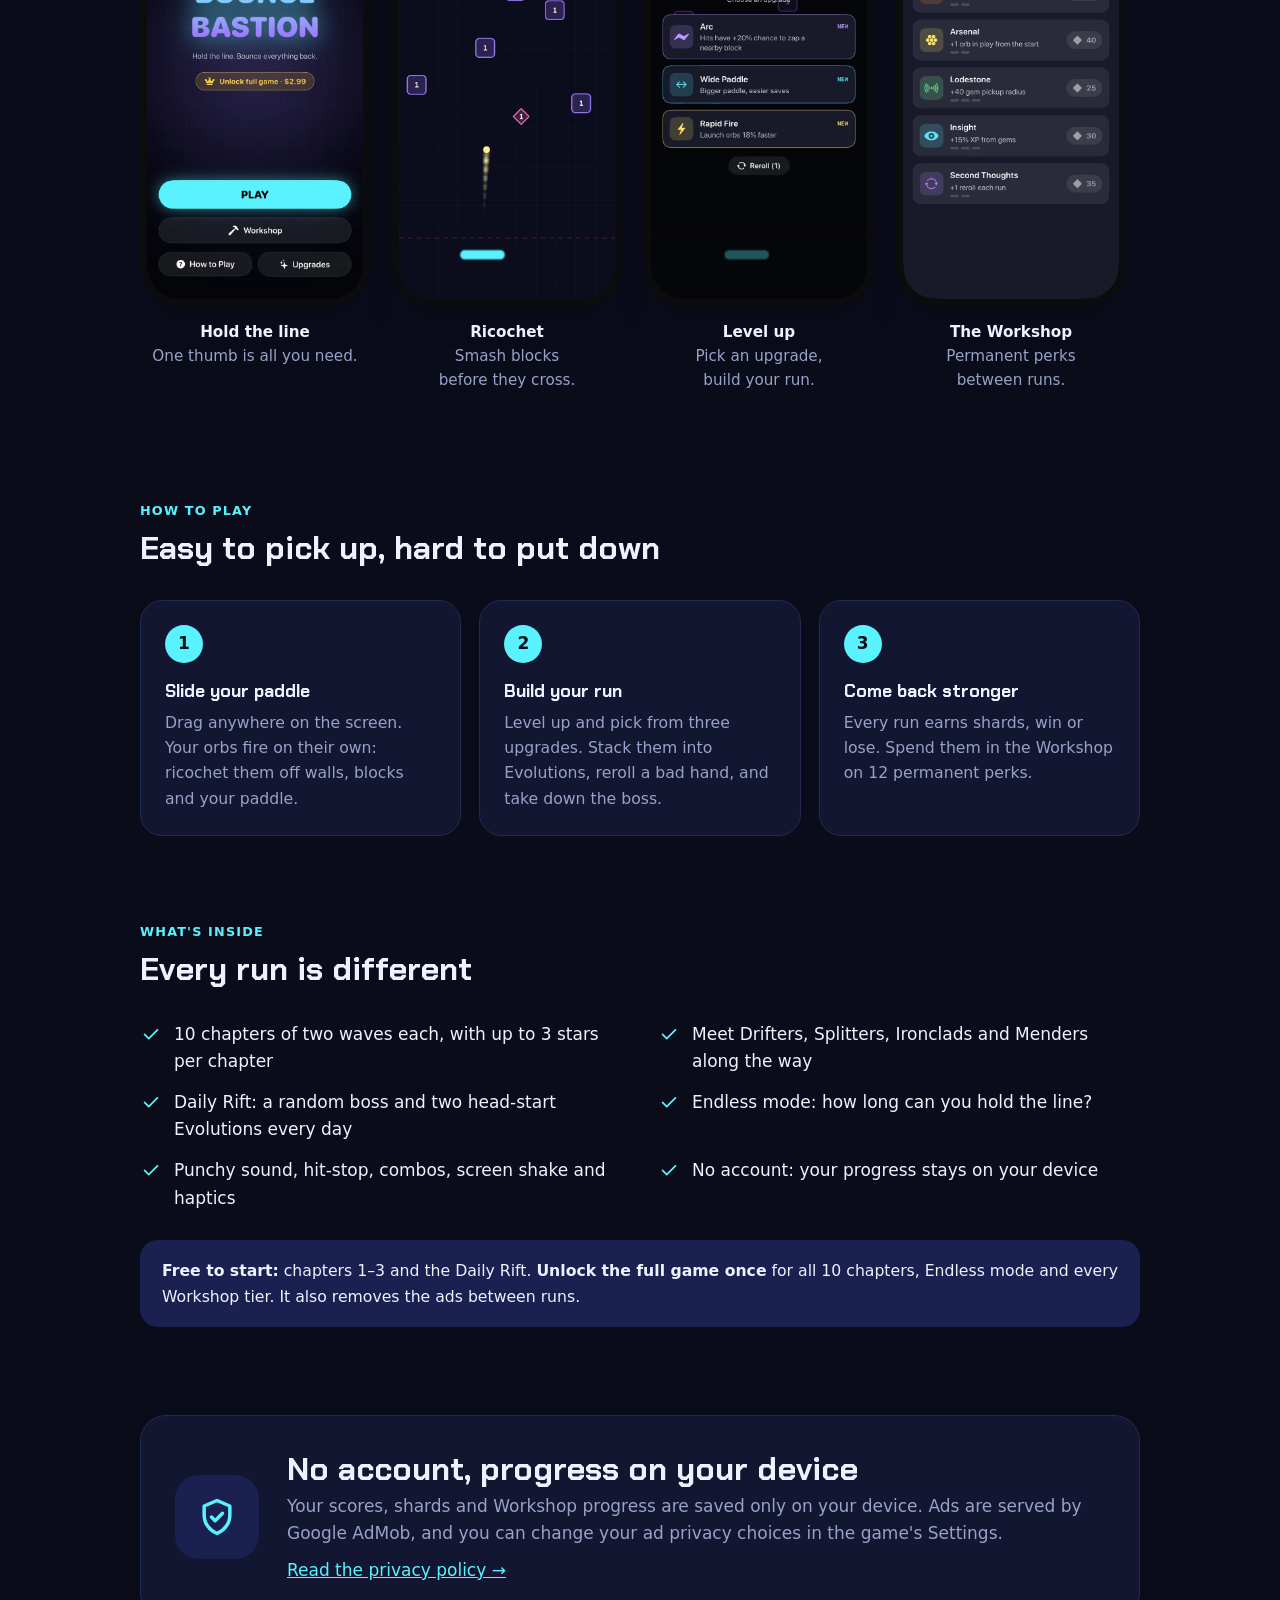
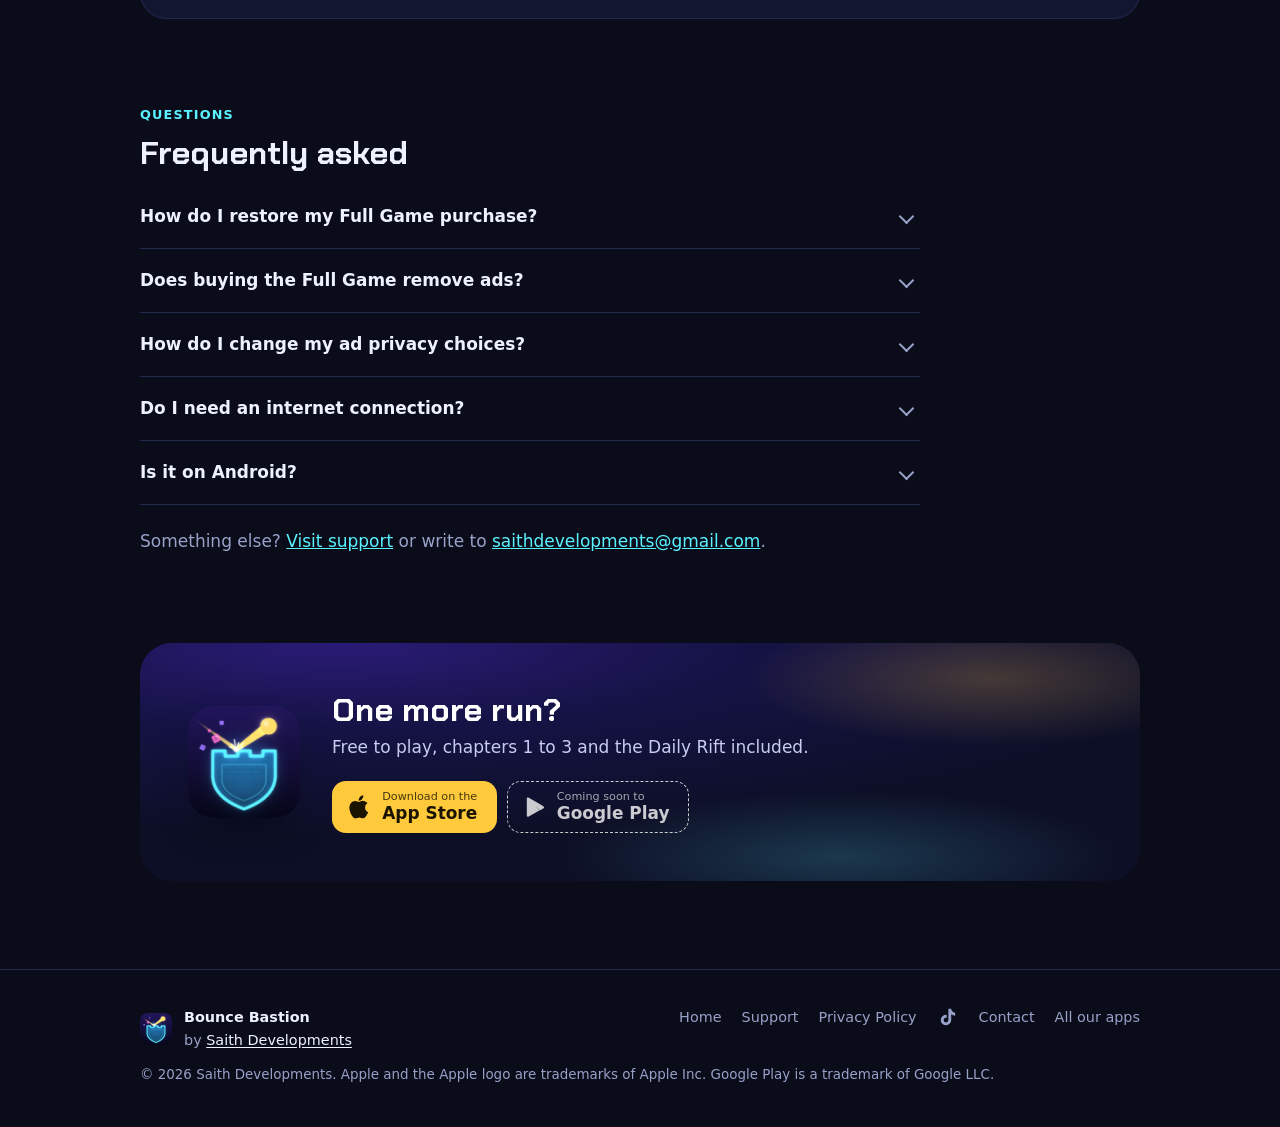
==== commit c11289aa: "Social icons only for accounts that exist Co-Authored-By: Claude Opus 5.5 <noreply@anthropic.com>" ====
--- a/index.html
+++ b/index.html
@@ -155,9 +155,9 @@
 }
 @media(max-width:400px){header.top nav a.opt2{display:none}}
 @media(prefers-reduced-motion:reduce){html{scroll-behavior:auto}*{transition:none!important}}
-</style><script type="application/ld+json">{"@context": "https://schema.org", "@type": "VideoGame", "name": "Bounce Bastion", "operatingSystem": "iOS, Android", "applicationCategory": "GameApplication", "description": "Slide your paddle, ricochet your orbs and smash the blocks before they cross the line. 10 chapters, 20 boss fights, a Daily Rift and Endless. Free to start.", "url": "https://saith96.github.io/bounce-bastion/", "image": "https://saith96.github.io/bounce-bastion/assets/icon.png", "author": {"@type": "Organization", "name": "Saith Developments", "url": "https://saith96.github.io/apps/"}, "offers": {"@type": "Offer", "price": "0", "priceCurrency": "USD"}, "gamePlatform": ["iOS", "Android"], "installUrl": "https://apps.apple.com/app/id6831671997", "sameAs": ["https://www.instagram.com/bouncebastion/", "https://www.tiktok.com/@bouncebastion"]}</script><script type="application/ld+json">{"@context": "https://schema.org", "@type": "FAQPage", "mainEntity": [{"@type": "Question", "name": "How do I restore my Full Game purchase?", "acceptedAnswer": {"@type": "Answer", "text": "Open Settings in the game and tap “Restore purchase”, or use the button on the unlock screen."}}, {"@type": "Question", "name": "Does buying the Full Game remove ads?", "acceptedAnswer": {"@type": "Answer", "text": "Yes, it removes all interstitial ads. Rewarded ads stay available but are always optional."}}, {"@type": "Question", "name": "How do I change my ad privacy choices?", "acceptedAnswer": {"@type": "Answer", "text": "In the game, open Settings → Ad privacy choices. On iPhone, tracking permission can also be changed in iOS Settings → Privacy & Security → Tracking. On Android, manage your advertising ID in Settings → Privacy → Ads."}}, {"@type": "Question", "name": "Do I need an internet connection?", "acceptedAnswer": {"@type": "Answer", "text": "No, you can play offline."}}, {"@type": "Question", "name": "Is it on Android?", "acceptedAnswer": {"@type": "Answer", "text": "Bounce Bastion for Android is coming to Google Play."}}]}</script>
+</style><script type="application/ld+json">{"@context": "https://schema.org", "@type": "VideoGame", "name": "Bounce Bastion", "operatingSystem": "iOS, Android", "applicationCategory": "GameApplication", "description": "Slide your paddle, ricochet your orbs and smash the blocks before they cross the line. 10 chapters, 20 boss fights, a Daily Rift and Endless. Free to start.", "url": "https://saith96.github.io/bounce-bastion/", "image": "https://saith96.github.io/bounce-bastion/assets/icon.png", "author": {"@type": "Organization", "name": "Saith Developments", "url": "https://saith96.github.io/apps/"}, "offers": {"@type": "Offer", "price": "0", "priceCurrency": "USD"}, "gamePlatform": ["iOS", "Android"], "installUrl": "https://apps.apple.com/app/id6831671997", "sameAs": ["https://www.tiktok.com/@bouncebastion"]}</script><script type="application/ld+json">{"@context": "https://schema.org", "@type": "FAQPage", "mainEntity": [{"@type": "Question", "name": "How do I restore my Full Game purchase?", "acceptedAnswer": {"@type": "Answer", "text": "Open Settings in the game and tap “Restore purchase”, or use the button on the unlock screen."}}, {"@type": "Question", "name": "Does buying the Full Game remove ads?", "acceptedAnswer": {"@type": "Answer", "text": "Yes, it removes all interstitial ads. Rewarded ads stay available but are always optional."}}, {"@type": "Question", "name": "How do I change my ad privacy choices?", "acceptedAnswer": {"@type": "Answer", "text": "In the game, open Settings → Ad privacy choices. On iPhone, tracking permission can also be changed in iOS Settings → Privacy & Security → Tracking. On Android, manage your advertising ID in Settings → Privacy → Ads."}}, {"@type": "Question", "name": "Do I need an internet connection?", "acceptedAnswer": {"@type": "Answer", "text": "No, you can play offline."}}, {"@type": "Question", "name": "Is it on Android?", "acceptedAnswer": {"@type": "Answer", "text": "Bounce Bastion for Android is coming to Google Play."}}]}</script>
 </head><body><a class="skip" href="#main">Skip to content</a>
-<header class="top"><div class="wrap"><a class="brand" href="index.html"><img src="assets/icon.png" alt="" width="36" height="36">Bounce Bastion</a><nav aria-label="Site"><a href="index.html#features" class="opt">Features</a><a href="index.html#faq" class="opt">FAQ</a><a href="support.html" class="">Support</a><a href="privacy.html" class="opt2">Privacy</a><span class="tsoc"><a href="https://www.instagram.com/bouncebastion/" class="soc" rel="me noopener" target="_blank" aria-label="Bounce Bastion on Instagram" title="Bounce Bastion on Instagram"><svg viewBox="0 0 24 24" width="22" height="22" fill="none" stroke="currentColor" stroke-width="2" aria-hidden="true"><rect x="3" y="3" width="18" height="18" rx="5"/><circle cx="12" cy="12" r="4"/><circle cx="17.4" cy="6.6" r="1.1" fill="currentColor" stroke="none"/></svg></a><a href="https://www.tiktok.com/@bouncebastion" class="soc" rel="me noopener" target="_blank" aria-label="Bounce Bastion on TikTok" title="Bounce Bastion on TikTok"><svg viewBox="0 0 24 24" width="22" height="22" fill="currentColor" aria-hidden="true"><path d="M16.6 5.8A4.3 4.3 0 0 1 15.5 3h-3.1v12.4a2.6 2.6 0 1 1-2.6-2.6c.3 0 .5 0 .8.1V9.7a5.7 5.7 0 1 0 4.9 5.7V9.1a7.4 7.4 0 0 0 4.3 1.4V7.4a4.3 4.3 0 0 1-3.2-1.6Z"/></svg></a></span><a href="https://saith96.github.io/apps/" class="hub" title="All apps by Saith Developments"><svg class="ic" viewBox="0 0 24 24" fill="none" stroke="currentColor" stroke-width="1.9" stroke-linecap="round" stroke-linejoin="round" aria-hidden="true"><rect x="4" y="4" width="6.5" height="6.5" rx="1.6"/><rect x="13.5" y="4" width="6.5" height="6.5" rx="1.6"/><rect x="4" y="13.5" width="6.5" height="6.5" rx="1.6"/><rect x="13.5" y="13.5" width="6.5" height="6.5" rx="1.6"/></svg><span>All apps</span></a></nav></div></header>
+<header class="top"><div class="wrap"><a class="brand" href="index.html"><img src="assets/icon.png" alt="" width="36" height="36">Bounce Bastion</a><nav aria-label="Site"><a href="index.html#features" class="opt">Features</a><a href="index.html#faq" class="opt">FAQ</a><a href="support.html" class="">Support</a><a href="privacy.html" class="opt2">Privacy</a><span class="tsoc"><a href="https://www.tiktok.com/@bouncebastion" class="soc" rel="me noopener" target="_blank" aria-label="Bounce Bastion on TikTok" title="Bounce Bastion on TikTok"><svg viewBox="0 0 24 24" width="22" height="22" fill="currentColor" aria-hidden="true"><path d="M16.6 5.8A4.3 4.3 0 0 1 15.5 3h-3.1v12.4a2.6 2.6 0 1 1-2.6-2.6c.3 0 .5 0 .8.1V9.7a5.7 5.7 0 1 0 4.9 5.7V9.1a7.4 7.4 0 0 0 4.3 1.4V7.4a4.3 4.3 0 0 1-3.2-1.6Z"/></svg></a></span><a href="https://saith96.github.io/apps/" class="hub" title="All apps by Saith Developments"><svg class="ic" viewBox="0 0 24 24" fill="none" stroke="currentColor" stroke-width="1.9" stroke-linecap="round" stroke-linejoin="round" aria-hidden="true"><rect x="4" y="4" width="6.5" height="6.5" rx="1.6"/><rect x="13.5" y="4" width="6.5" height="6.5" rx="1.6"/><rect x="4" y="13.5" width="6.5" height="6.5" rx="1.6"/><rect x="13.5" y="13.5" width="6.5" height="6.5" rx="1.6"/></svg><span>All apps</span></a></nav></div></header>
 <main id="main"><div class="wrap">
 <section class="hero">
 <div class="txt"><span class="tag"><img src="assets/icon.png" alt="" width="20" height="20">Free on iPhone</span>
@@ -186,7 +186,7 @@
 </div></main>
 <footer class="site"><div class="wrap">
 <div class="fb"><img src="assets/icon.png" alt="" width="32" height="32" loading="lazy"><span><b>Bounce Bastion</b>by <a href="https://saith96.github.io/apps/" class="maker">Saith Developments</a></span></div>
-<nav aria-label="Footer"><a href="index.html">Home</a><a href="support.html">Support</a><a href="privacy.html">Privacy Policy</a><span class="social"><a href="https://www.instagram.com/bouncebastion/" rel="me noopener" target="_blank" aria-label="Bounce Bastion on Instagram" title="Bounce Bastion on Instagram"><svg viewBox="0 0 24 24" width="22" height="22" fill="none" stroke="currentColor" stroke-width="2" aria-hidden="true"><rect x="3" y="3" width="18" height="18" rx="5"/><circle cx="12" cy="12" r="4"/><circle cx="17.4" cy="6.6" r="1.1" fill="currentColor" stroke="none"/></svg></a><a href="https://www.tiktok.com/@bouncebastion" rel="me noopener" target="_blank" aria-label="Bounce Bastion on TikTok" title="Bounce Bastion on TikTok"><svg viewBox="0 0 24 24" width="22" height="22" fill="currentColor" aria-hidden="true"><path d="M16.6 5.8A4.3 4.3 0 0 1 15.5 3h-3.1v12.4a2.6 2.6 0 1 1-2.6-2.6c.3 0 .5 0 .8.1V9.7a5.7 5.7 0 1 0 4.9 5.7V9.1a7.4 7.4 0 0 0 4.3 1.4V7.4a4.3 4.3 0 0 1-3.2-1.6Z"/></svg></a></span><a href="mailto:saithdevelopments@gmail.com">Contact</a><a href="https://saith96.github.io/apps/">All our apps</a></nav>
+<nav aria-label="Footer"><a href="index.html">Home</a><a href="support.html">Support</a><a href="privacy.html">Privacy Policy</a><span class="social"><a href="https://www.tiktok.com/@bouncebastion" rel="me noopener" target="_blank" aria-label="Bounce Bastion on TikTok" title="Bounce Bastion on TikTok"><svg viewBox="0 0 24 24" width="22" height="22" fill="currentColor" aria-hidden="true"><path d="M16.6 5.8A4.3 4.3 0 0 1 15.5 3h-3.1v12.4a2.6 2.6 0 1 1-2.6-2.6c.3 0 .5 0 .8.1V9.7a5.7 5.7 0 1 0 4.9 5.7V9.1a7.4 7.4 0 0 0 4.3 1.4V7.4a4.3 4.3 0 0 1-3.2-1.6Z"/></svg></a></span><a href="mailto:saithdevelopments@gmail.com">Contact</a><a href="https://saith96.github.io/apps/">All our apps</a></nav>
 <p class="legal">&copy; 2026 Saith Developments. Apple and the Apple logo are trademarks of Apple Inc. Google Play is a trademark of Google LLC.</p>
 </div></footer><script>
 (function(){var h=document.querySelector('header.top');function f(){h.classList.toggle('scrolled',scrollY>8)}addEventListener('scroll',f,{passive:true});f();
